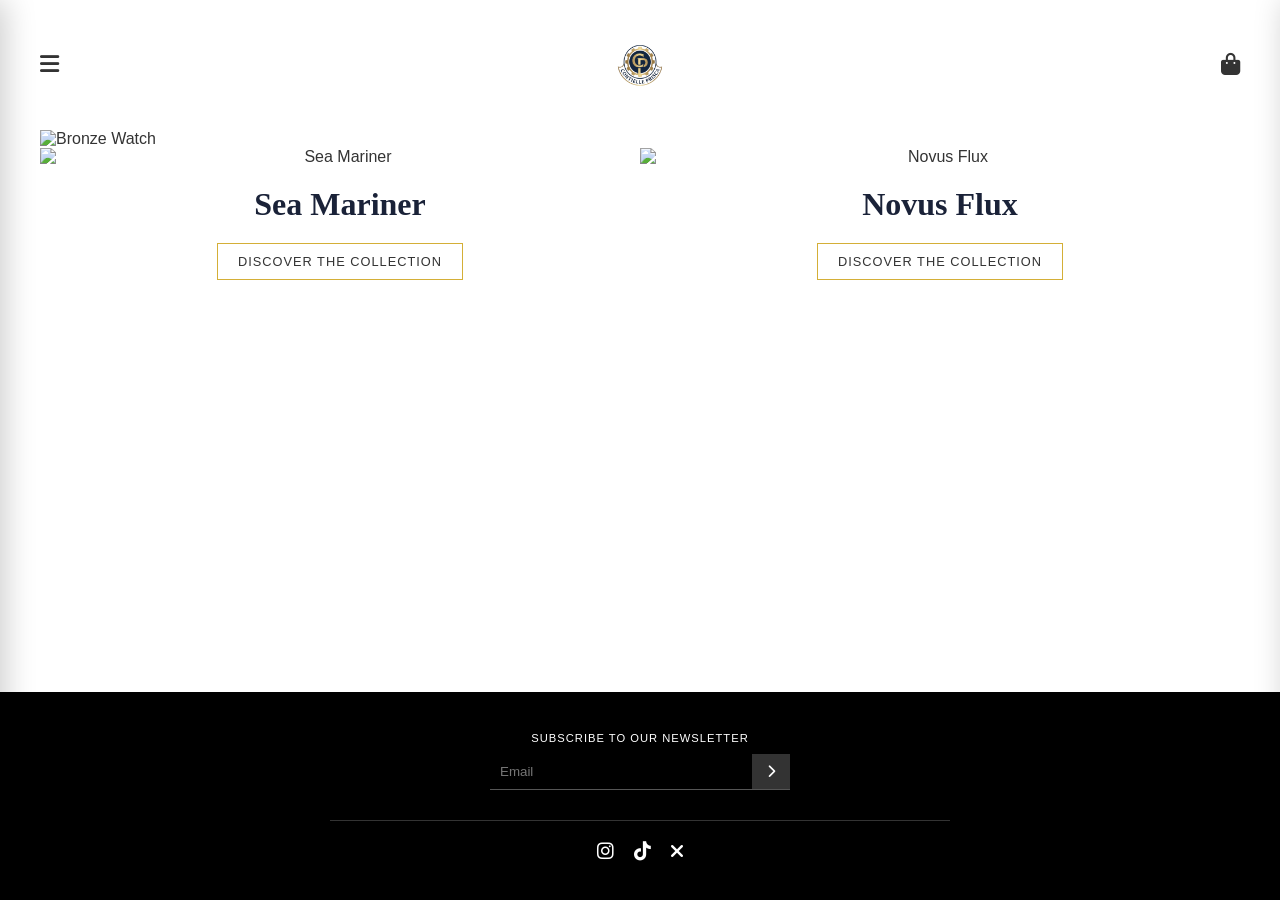
==== Website/index.html @ 0540cbb1 "fixed settings connection" ====
<!DOCTYPE html>
<html lang="en">
<head>
    <meta charset="UTF-8">
    <meta name="viewport" content="width=device-width, initial-scale=1.0">
    <title>Home</title>
    <link rel="stylesheet" href="../CSS/style.css">
    <link rel="stylesheet" href="https://cdnjs.cloudflare.com/ajax/libs/font-awesome/6.0.0/css/all.min.css">
</head>
<body>
    <header>
        <button id="menu-btn" class="icon-btn"><i class="fas fa-bars"></i></button>
        <div class="logo-text" onclick="window.location.href='index.html'"></div>
        <button id="cart-btn" class="icon-btn"><i class="fas fa-shopping-bag"></i></button>
    </header>

    <div class="page-container">
        <img src="https://images.unsplash.com/photo-1614164185128-e4ec99c436d7?auto=format&fit=crop&w=800&q=80" alt="Bronze Watch" class="hero-image">

        <div class="collection-grid">
            <div class="product-card">
                <img src="https://images.unsplash.com/photo-1547996160-81dfa63595aa?auto=format&fit=crop&w=600&q=80" alt="Sea Mariner">
                <h2>Sea Mariner</h2>
                <a href="seamariner.html" class="btn-outline">Discover The Collection</a>
            </div>

            <div class="product-card">
                <img src="https://images.unsplash.com/photo-1524805444758-089113d48a6d?auto=format&fit=crop&w=600&q=80" alt="Novus Flux">
                <h2>Novus Flux</h2>
                <a href="novus-flux.html" class="btn-outline">Discover The Collection</a>
            </div>
        </div>
    </div> 
    <footer class="site-footer">
        <label class="newsletter-label">Subscribe to our newsletter</label>
        <div class="input-group">
            <input type="email" placeholder="Email" class="email-input">
            <button class="submit-btn"><i class="fas fa-chevron-right"></i></button>
        </div>
        <div class="footer-divider"></div>
        <div class="social-icons">
            <i class="fab fa-instagram"></i>
            <i class="fab fa-tiktok"></i>
            <i class="fas fa-times"></i>
        </div>
    </footer>

    <div id="utility-menu" class="overlay">
        <div class="overlay-header">
            <button id="close-utility" class="icon-btn"><i class="fas fa-times"></i></button>
            <div class="logo-text"></div>
            <button id="open-cart-from-menu" class="icon-btn"><i class="fas fa-shopping-bag"></i></button>
        </div>
        <ul class="menu-list">
    <li onclick="window.location.href='index.html'">Watches <i class="fas fa-chevron-right"></i></li>
    <li onclick="window.location.href='accessories.html'">Accessories <i class="fas fa-chevron-right"></i></li>
    <li onclick="window.location.href='membership.html'">Membership <i class="fas fa-chevron-right"></i></li>
    <li onclick="window.location.href='athletes.html'">Athletes <i class="fas fa-chevron-right"></i></li>
    <li onclick="window.location.href='community.html'">Community <i class="fas fa-chevron-right"></i></li>
    <li onclick="window.location.href='#'">Rank <i class="fas fa-chevron-right"></i></li>
    <li onclick="window.location.href='#'">Profile <i class="fas fa-chevron-right"></i></li>
    <li onclick="window.location.href='settings.html'">Settings <i class="fas fa-chevron-right"></i></li>
    <li onclick="window.location.href='about.html'">About Us <i class="fas fa-chevron-right"></i></li>
</ul>
    </div>

    <div id="cart-menu" class="overlay overlay-right">
        <div class="overlay-header">
            <button id="open-menu-from-cart" class="icon-btn"><i class="fas fa-bars"></i></button>
            <div class="logo-text"></div>
            <button id="close-cart" class="icon-btn"><i class="fas fa-times"></i></button>
        </div>
        <div class="cart-content">
            <div class="cart-title">YOUR CART (1)</div>
            <div class="cart-item">
                <img src="https://via.placeholder.com/100" alt="Watch">
                <div>
                    <div>Sea Mariner NATO</div>
                    <div class="qty-selector"><button class="qty-btn">-</button><input class="qty-input" value="1"><button class="qty-btn">+</button></div>
                    <div class="cart-price">$7,100.00</div>
                </div>
            </div>
            <div class="delivery-box">Delivery within 48 hours</div>
            <div class="cart-footer">
                <button class="checkout-btn">Checkout</button>
            </div>
        </div>
    </div>

    <script src="../Javascript/script.js"></script>
</body>
</html>
---- CSS/style.css ----
:root {
    --primary-color: #1a2238; /* Navy */
    --accent-color: #d4af37;  /* Gold */
    --text-color: #333333;
    --bg-color: #ffffff;
    --light-gray: #f9f9f9;
    --border-color: #e0e0e0;
    --font-serif: 'Playfair Display', serif; 
    --font-sans: 'Helvetica Neue', Helvetica, Arial, sans-serif;
}

* { box-sizing: border-box; margin: 0; padding: 0; }

body {
    font-family: var(--font-sans);
    background-color: var(--bg-color);
    color: var(--text-color);
    width: 100%;
    min-height: 100vh;
    overflow-x: hidden;
    display: flex;
    flex-direction: column;
}

a { text-decoration: none; color: inherit; }
button { font-family: inherit; }
img { max-width: 100%; height: auto; display: block; }

/* --- HEADER --- */
header {
    display: flex;
    justify-content: space-between;
    align-items: center;
    padding: 15px 30px;
    background: white;
    position: sticky;
    top: 0;
    z-index: 100;
}

.logo-text {
    width: 100px;
    height: 100px;
    background: url('../Photos/LogoForCP.png') no-repeat center/contain;
    cursor: pointer;
}

.icon-btn {
    background: none;
    border: none;
    font-size: 22px;
    cursor: pointer;
    color: #333;
    padding: 10px;
}

/* --- OVERLAY MENUS --- */
.overlay {
    position: fixed;
    top: 0; left: 0;
    width: 100%; max-width: 400px;
    height: 100%;
    background: white;
    z-index: 2000;
    transform: translateX(-100%);
    transition: transform 0.4s ease;
    box-shadow: 5px 0 30px rgba(0,0,0,0.2);
    display: flex; flex-direction: column;
}
.overlay.active { transform: translateX(0); }
.overlay-right { left: auto; right: 0; transform: translateX(100%); }
.overlay-right.active { transform: translateX(0); }

.overlay-header {
    display: flex; justify-content: space-between; align-items: center;
    padding: 20px 30px; border-bottom: 1px solid #eee;
}

.menu-list { list-style: none; overflow-y: auto; }
.menu-list li {
    padding: 20px 30px;
    border-bottom: 1px solid #f9f9f9;
    display: flex; justify-content: space-between;
    font-size: 0.9rem; letter-spacing: 1px;
    text-transform: uppercase; cursor: pointer;
}
.menu-list li:hover { background: #f4f4f4; }

/* Cart Styling */
.cart-content { padding: 30px; flex: 1; display: flex; flex-direction: column; overflow-y: auto; }
.cart-title { font-weight: bold; margin-bottom: 20px; } 
.cart-item { display: flex; gap: 20px; margin-bottom: 20px; }
.cart-item img { width: 80px; object-fit: contain; }
.cart-price { font-size: 1.2rem; margin-top: 10px; }
.qty-selector { display: flex; border: 1px solid #ddd; width: fit-content; margin: 10px 0; }
.qty-btn { border: none; background: none; padding: 5px 12px; cursor: pointer; }
.qty-input { width: 30px; text-align: center; border: none; }
.delivery-box { background: #dcdcdc; padding: 15px; text-align: center; margin-top: auto; font-size: 0.9rem; }
.cart-footer { margin-top: 20px; padding-top: 20px; border-top: 1px solid #eee; }
.checkout-btn { width: 100%; background: black; color: white; padding: 15px; border: none; text-transform: uppercase; letter-spacing: 2px; cursor: pointer; }

/* --- PAGE CONTAINER --- */
.page-container {
    width: 100%;
    max-width: 1200px;
    margin: 0 auto;
    background: #fff;
    flex: 1;
}

/* --- SECTIONS --- */
.hero-image { width: 100%; height: auto; display: block; }
.video-placeholder { width: 100%; height: 400px; background: #222; display: flex; align-items: center; justify-content: center; color: white; }

.product-card { text-align: center; padding-bottom: 50px; }
.product-card h2 { font-family: var(--font-serif); font-size: 2rem; color: var(--primary-color); margin: 20px 0; }
.btn-outline { border: 1px solid #d4af37; padding: 10px 20px; text-transform: uppercase; font-size: 0.8rem; letter-spacing: 1px; display: inline-block; color: #333; }

.product-header { text-align: center; padding: 30px 20px; }
.product-title { font-family: var(--font-serif); font-size: 2.2rem; color: var(--primary-color); margin-bottom: 10px; }
.price { font-family: var(--font-serif); font-size: 1.2rem; color: #555; margin-bottom: 20px; }
.btn-primary { background: var(--primary-color); color: white; width: 100%; padding: 15px; border: none; text-transform: uppercase; letter-spacing: 2px; cursor: pointer; }
.origin-divider { text-align: center; margin: 30px 0; border-top: 1px solid #eee; border-bottom: 1px solid #eee; padding: 15px; font-size: 0.8rem; color: #888; text-transform: uppercase; }

.accordion-item { border-bottom: 1px solid #eee; }
.accordion-header { padding: 15px 20px; display: flex; justify-content: space-between; font-weight: 500; cursor: pointer; }
.accordion-content { display: none; padding: 0 20px 20px; color: #666; font-size: 0.9rem; line-height: 1.5; }

.advantages-section { text-align: center; padding: 40px 20px; }
.section-title { color: #d4af37; font-size: 0.9rem; margin-bottom: 30px; letter-spacing: 1px; text-transform: uppercase; }
.icon-grid { display: grid; grid-template-columns: 1fr 1fr; gap: 30px; }
.feature-icon i { font-size: 24px; margin-bottom: 10px; border: 1px solid #333; border-radius: 50%; padding: 10px; width: 50px; height: 50px; display: inline-flex; align-items: center; justify-content: center; }
.feature-icon p { font-size: 0.7rem; font-weight: bold; text-transform: uppercase; }

.movement-section { text-align: center; padding: 20px 20px 60px; }
.movement-img { width: 150px; margin: 0 auto 20px; }
.movement-text { font-size: 0.8rem; color: #666; line-height: 1.6; text-align: justify; }

/* --- ACCESSORIES --- */
.countdown-banner { border: 1px solid #333; padding: 10px; text-align: center; margin: 20px; font-size: 0.9rem; letter-spacing: 1px; text-transform: uppercase; }
.accessories-grid { display: grid; grid-template-columns: 1fr 1fr; }
.acc-item { padding: 20px; border-right: 1px solid #eee; border-bottom: 1px solid #eee; text-align: center; }
.acc-item:nth-child(even) { border-right: none; }
.acc-btn { font-size: 0.6rem; padding: 5px 10px; border: 1px solid #ccc; background: white; text-transform: uppercase; margin-bottom: 10px; cursor: pointer; }
.acc-name { font-size: 0.7rem; font-weight: bold; line-height: 1.2; }

/* --- ABOUT & COMMUNITY --- */
.about-section { padding: 40px 20px; }
.about-img { width: 100%; margin-bottom: 20px; }
.about-title { font-family: var(--font-serif); font-size: 2rem; margin-bottom: 15px; font-weight: normal; letter-spacing: 1px; }
.about-text { font-size: 0.9rem; line-height: 1.6; color: #444; margin-bottom: 40px; text-align: justify; }

.community-header { padding: 40px 20px 20px; }
.community-title { font-family: var(--font-serif); font-size: 2rem; }
.community-subtitle { color: #888; font-size: 0.8rem; margin-top: 5px; }
.forum-post { background: #e0e0e0; padding: 20px; margin: 20px; display: flex; align-items: center; gap: 15px; }
.avatar-circle { width: 40px; height: 40px; background: #1a2238; color: #d4af37; border-radius: 50%; display: flex; align-items: center; justify-content: center; font-size: 0.7rem; font-weight: bold; }
.post-content h4 { font-size: 0.9rem; font-weight: normal; margin-bottom: 5px; }
.post-meta { font-size: 0.7rem; color: #666; }
.post-time { font-size: 0.7rem; color: #888; margin-left: 20px; margin-bottom: 20px; display: block; }
.see-more { display: block; text-align: center; font-size: 0.8rem; color: #333; margin: 30px; }

/* --- ATHLETES --- */
.athletes-sub-header { background-color: #000000; color: #ffffff; text-align: center; padding: 12px 0; font-size: 0.8rem; letter-spacing: 2px; text-transform: uppercase; font-weight: bold; }
.athlete-card { 
    position: relative; 
    width: 100%; 
    height: 500px; 
    overflow: hidden; 
    margin-bottom: 0;
}
.athlete-img { width: 100%; height: 100%; object-fit: cover; object-position: center; display: block; filter: brightness(0.85); transition: transform 0.5s ease; }
.athlete-card:hover .athlete-img { transform: scale(1.05); }
.athlete-overlay { position: absolute; top: 50%; left: 50%; transform: translate(-50%, -50%); text-align: center; color: white; width: 100%; z-index: 10; }
.athlete-name { font-family: var(--font-sans); font-size: 1.1rem; font-weight: normal; margin-bottom: 8px; letter-spacing: 0.5px; }
.athlete-achievement { font-family: var(--font-sans); font-size: 0.9rem; font-weight: 300; opacity: 0.9; letter-spacing: 0.5px; }
.inspiring-journeys { padding: 60px 30px; background-color: #fff; text-align: left; }
.inspiring-title { font-family: var(--font-serif); font-size: 2rem; color: var(--text-color); margin-bottom: 25px; }
.inspiring-text { font-family: var(--font-sans); font-size: 0.9rem; line-height: 1.8; color: #333; text-align: justify; }

/* --- FOOTER --- */
.site-footer { background: #000; color: white; padding: 40px 20px; text-align: center; width: 100%; }
.newsletter-label { font-size: 0.7rem; text-transform: uppercase; margin-bottom: 10px; display: block; letter-spacing: 1px; }
.input-group { display: flex; max-width: 300px; margin: 0 auto 30px; border-bottom: 1px solid #555; }
.email-input { background: none; border: none; color: white; padding: 10px; flex: 1; outline: none; }
.submit-btn { background: #333; border: none; color: white; padding: 0 15px; cursor: pointer; }
.footer-divider { border-top: 1px solid #333; margin: 20px 0; width: 50%; margin-left: auto; margin-right: auto; }
.social-icons { display: flex; justify-content: center; gap: 20px; margin-top: 20px; }
.social-icons i { font-size: 1.2rem; }

/* --- AUTH PAGES --- */
.auth-container { max-width: 450px; margin: 80px auto; padding: 0 20px; text-align: center; }
.auth-title { font-family: var(--font-serif); font-size: 2.5rem; color: var(--primary-color); margin-bottom: 10px; }
.auth-subtitle { font-family: var(--font-sans); font-size: 0.95rem; color: #666; margin-bottom: 40px; line-height: 1.5; }
.auth-form { text-align: left; }
/* .form-group matches .form-group in Auth Pages lower down */
.form-label { display: block; font-size: 0.75rem; text-transform: uppercase; letter-spacing: 1.5px; margin-bottom: 10px; color: #333; font-weight: bold; }
/* .form-input matches lower definition */
.auth-actions { display: flex; justify-content: space-between; align-items: center; margin-bottom: 30px; font-size: 0.85rem; color: #555; }
.auth-link { color: #333; text-decoration: underline; cursor: pointer; transition: color 0.3s; }
.auth-link:hover { color: var(--accent-color); }
.checkbox-wrap { display: flex; align-items: center; gap: 8px; }
.btn-primary.auth-btn { width: 100%; margin-bottom: 20px; }
.switch-auth { margin-top: 20px; font-size: 0.9rem; color: #666; }
.switch-auth a { color: var(--primary-color); font-weight: bold; text-decoration: none; border-bottom: 1px solid transparent; transition: border-color 0.3s; }
.switch-auth a:hover { border-bottom: 1px solid var(--primary-color); }

/* --- RESPONSIVE --- */
@media (min-width: 768px) {
    .collection-grid { display: flex; }
    .product-card { width: 50%; }
    .product-content-wrapper { display: flex; align-items: flex-start; }
    .product-images { flex: 1; position: sticky; top: 80px; }
    .product-info { flex: 1; padding: 40px; text-align: left; }
    .product-header, .advantages-section, .movement-section { text-align: left; }
    .icon-grid { grid-template-columns: repeat(4, 1fr); }
    .accessories-grid { grid-template-columns: repeat(4, 1fr); }
    .acc-item:nth-child(even) { border-right: 1px solid #eee; } 
    .acc-item:nth-child(4n) { border-right: none; } 
    .athlete-card { height: 600px; }
    .inspiring-journeys { padding: 80px 100px; }
}

/* --- CLUB / MEMBERSHIP PAGE --- */
.club-page-wrapper {
    background-color: var(--primary-color);
    color: white;
}

/* Hero Section */
.club-hero {
    position: relative;
    height: 60vh;
    min-height: 400px;
    background: url('../Photos/image 15.png') no-repeat center/cover;
    display: flex;
    align-items: center;
    justify-content: center;
    text-align: center;
}

.club-hero::after {
    content: '';
    position: absolute;
    top: 0; left: 0; right: 0; bottom: 0;
    background: rgba(26, 34, 56, 0.6);
}

.club-hero-content {
    position: relative;
    z-index: 1;
    max-width: 700px;
    padding: 20px;
}

.club-title {
    font-family: var(--font-serif);
    font-size: 3.5rem;
    color: var(--accent-color);
    margin-bottom: 20px;
    letter-spacing: 2px;
}

.club-subtitle {
    font-size: 1.1rem;
    line-height: 1.6;
    letter-spacing: 1px;
    font-weight: 300;
}

/* Content Sections (Zig-Zag Layout) */
.club-section { display: flex; flex-direction: column; }
.club-block { display: flex; flex-direction: column; }
.club-img-container { width: 100%; height: 400px; }
.club-img-container img { width: 100%; height: 100%; object-fit: cover; }
.club-text-container { padding: 60px 40px; display: flex; flex-direction: column; justify-content: center; background-color: var(--primary-color); }
.club-heading { font-family: var(--font-serif); font-size: 2rem; color: var(--accent-color); margin-bottom: 20px; }
.club-desc { font-size: 0.95rem; line-height: 1.8; color: #e0e0e0; margin-bottom: 30px; text-align: justify; }

.btn-club {
    display: inline-block; padding: 15px 30px; border: 1px solid var(--accent-color);
    color: var(--accent-color); text-transform: uppercase; letter-spacing: 2px;
    font-size: 0.8rem; width: fit-content; transition: all 0.3s ease;
}
.btn-club:hover { background: var(--accent-color); color: var(--primary-color); }

/* Responsive Zig-Zag */
@media (min-width: 900px) {
    .club-block { flex-direction: row; }
    .club-block.reverse { flex-direction: row-reverse; }
    .club-img-container, .club-text-container { width: 50%; height: 600px; }
    .club-text-container { padding: 0 80px; }
}

/* Call to Action Bottom */
.club-cta-section {
    text-align: center; padding: 100px 20px;
    background-color: #151b2e;
    border-top: 1px solid rgba(212, 175, 55, 0.2);
}

/* COUNTDOWN STYLES */
.countdown-timer {
    display: flex; justify-content: center; align-items: center;
    gap: 15px; font-family: var(--font-serif); font-size: 2rem;
    color: var(--primary-color); margin: 20px 0;
}
.time-box { display: flex; flex-direction: column; align-items: center; }
.time-box small { font-size: 0.7rem; font-family: var(--font-sans); text-transform: uppercase; color: #888; margin-top: 5px; }
.divider { font-weight: bold; color: var(--accent-color); margin-bottom: 20px; }

/* --- AUTHENTICATION PAGES (Login & Registration) --- */
.auth-body {
    background-color: #f5f5f5;
    display: flex; justify-content: center; align-items: center;
    min-height: 100vh; padding: 20px;
}
.auth-card {
    background: #ffffff; width: 100%; max-width: 450px;
    padding: 40px 30px; box-shadow: 0 10px 25px rgba(0,0,0,0.05); text-align: center;
}
.auth-card.register-card { max-width: 500px; } 
.auth-logo { width: 80px; height: 80px; margin: 0 auto 20px; background: url('../Photos/LogoForCP.png') no-repeat center/contain; cursor: pointer; }
.auth-header { margin-bottom: 30px; }
.auth-title { font-family: var(--font-serif); font-size: 2.2rem; color: #c5a059; text-transform: uppercase; letter-spacing: 1px; margin-bottom: 5px; }
.register-title { color: var(--primary-color); text-transform: capitalize; }
.section-label { text-align: left; font-size: 0.9rem; color: #666; margin-top: 20px; margin-bottom: 15px; border-bottom: 1px solid #eee; padding-bottom: 5px; }

/* Inputs */
.form-group { margin-bottom: 20px; text-align: left; }
.form-label { display: block; font-size: 0.8rem; color: #555; margin-bottom: 5px; }
.form-input { width: 100%; padding: 12px 15px; border: 1px solid #d4af37; border-radius: 4px; font-family: var(--font-sans); font-size: 1rem; outline: none; transition: box-shadow 0.3s; }
.form-input:focus { box-shadow: 0 0 0 2px rgba(212, 175, 55, 0.2); }

/* Extracted Utility Classes for Auth */
.input-group-row { display: flex; gap: 10px; }
.input-prefix { width: 35%; }
.input-mobile { width: 65%; }
.input-prefix-read { width: 30%; background: #f9f9f9; }
.input-mobile-wide { width: 70%; }
.text-sm { font-size: 0.9rem; }
.text-sm-mt { margin-top: 20px; font-size: 0.9rem; }
.text-primary-bold { color: var(--primary-color); font-weight: bold; }

/* Radio Buttons (Gender) */
.radio-group { display: flex; gap: 20px; margin-top: 5px; }
.radio-group label { display: flex; align-items: center; gap: 8px; font-size: 0.9rem; color: #555; cursor: pointer; }

/* Buttons */
.btn-login { width: 100%; padding: 15px; background-color: var(--primary-color); color: white; border: none; border-radius: 5px; font-size: 1rem; text-transform: uppercase; letter-spacing: 1px; cursor: pointer; transition: background 0.3s; margin-top: 10px; }
.btn-login:hover { background-color: #2c3e50; }
.btn-register-outline { background: white; color: var(--primary-color); border: 1px solid var(--primary-color); }
.btn-register-outline:hover { background: #f9f9f9; }

/* Links & Dividers */
.forgot-password { display: block; margin-top: 15px; font-size: 0.9rem; color: var(--primary-color); font-weight: bold; }
/* .divider is defined in countdown styles, compatible */
.divider::before, .divider::after { content: ""; flex: 1; border-bottom: 1px solid #ccc; }
.divider::before { margin-right: 10px; }
.divider::after { margin-left: 10px; }

/* Social Icons */
.social-login { display: flex; justify-content: center; gap: 20px; margin-bottom: 30px; }
.social-icon { font-size: 1.5rem; color: #c5a059; cursor: pointer; transition: transform 0.2s; }
.social-icon:hover { transform: scale(1.1); }

/* Checkboxes */
.checkbox-group { display: flex; align-items: flex-start; gap: 10px; margin-bottom: 15px; font-size: 0.85rem; color: #555; text-align: left; }
.checkbox-group input { margin-top: 3px; }

/* MEMBERSHIP / ABOUT PAGE STYLES  */

/* --- Membership Hero Section --- */
.membership-hero {
    position: relative; width: 100%; height: 80vh; min-height: 500px;
    background-image: url('../Photos/membershipoverlay.png'); 
    background-size: cover; background-position: center;
    display: flex; flex-direction: column; justify-content: space-between;
    font-family: 'Lato', sans-serif;
}

.hero-overlay {
    position: absolute; top: 0; left: 0; width: 100%; height: 100%;
    background: rgba(0, 0, 0, 0.4); z-index: 1;
}

/* --- Membership Navigation (Internal) --- */
.hero-nav {
    position: relative; z-index: 2; display: flex;
    justify-content: space-between; align-items: center; 
    padding: 20px 25px;
}

.nav-icon {
    background: none; border: none; cursor: pointer; padding: 10px;
}
.membership-hero .nav-icon {
    color: white; font-size: 1.5rem;
}

.nav-icon svg { width: 28px; height: 28px; fill: none; stroke: #ffffff; stroke-width: 1.5; }

.logo-container { display: flex; justify-content: center; margin-top: 10px; cursor: pointer; }
.logo-placeholder {
    width: 70px; height: 70px; border: 2px solid #c5a059; border-radius: 50%;
    display: flex; align-items: center; justify-content: center;
    color: #c5a059; font-family: 'Playfair Display', serif;
    font-weight: bold; font-size: 1.2rem; background: rgba(0,0,0,0.5);
}

/* --- Hero Text --- */
.hero-text {
    position: relative; z-index: 2; text-align: center; color: #ffffff; padding-bottom: 80px;
}
.hero-eyebrow { font-size: 0.9rem; text-transform: uppercase; letter-spacing: 1px; opacity: 0.9; margin-bottom: 5px; font-weight: 300; }
.hero-title { font-family: 'Playfair Display', serif; font-size: 2.5rem; font-weight: 400; margin: 10px 0; letter-spacing: 0.5px; }
.hero-subtitle { font-family: 'Playfair Display', serif; font-style: italic; font-size: 1.1rem; opacity: 0.8; margin-top: 5px; }

/* --- Membership Content Section --- */
.membership-content {
    padding: 80px 25px; max-width: 800px; margin: 0 auto;
    background-color: #fff; text-align: left;
}
.content-heading { font-family: 'Playfair Display', serif; font-size: 2.2rem; color: #1a1a1a; margin-bottom: 35px; line-height: 1.2; }
.content-body { font-family: 'Lato', sans-serif; font-size: 1.05rem; line-height: 1.8; color: #333; margin-bottom: 25px; }

/* Responsive Adjustments */
@media (max-width: 600px) {
    .hero-title { font-size: 2rem; }
    .content-heading { font-size: 1.8rem; }
    .membership-hero { height: 60vh; }
}

/* =========================================================
   SETTINGS PAGE (USER PROFILE)
   ========================================================= */

/* Mobile First - Default Styling */
.settings-container {
    background-color: transparent; 
    width: 100%;
    max-width: 450px; 
    /* CHANGED: Reduced top margin to 0 so it stays at the top */
    margin: 0 auto 40px auto; 
    padding: 20px;
    display: flex;
    flex-direction: column;
    position: relative;
}

/* Profile Header */
.profile-header {
    display: flex;
    flex-direction: column;
    align-items: center;
    margin-bottom: 30px;
    /* Added padding to separate slightly from header if needed */
    padding-top: 10px; 
}

.profile-avatar {
    width: 100px;
    height: 100px;
    background-color: var(--primary-color);
    border-radius: 50%;
    margin-bottom: 15px;
}

.profile-header h1 {
    font-size: 20px;
    font-weight: 700;
    color: var(--text-color);
    margin-bottom: 5px;
}

.member-id {
    font-size: 14px;
    color: #666;
    font-weight: 600;
}

/* Form Styling */
.settings-form {
    display: flex;
    flex-direction: column;
    gap: 15px;
}

.settings-input-group {
    border: 1px solid #777;
    border-radius: 12px;
    padding: 12px 15px;
    display: flex;
    flex-direction: column;
    justify-content: center;
    background: transparent;
}

.settings-input-group label {
    font-size: 13px;
    font-weight: 700;
    color: #000;
    margin-bottom: 5px;
}

.settings-input-box {
    border: none;
    outline: none;
    font-size: 14px;
    font-weight: 500;
    color: #333;
    font-family: inherit;
    background: transparent;
    width: 100%;
}

.form-footer {
    margin-top: 20px;
    text-align: center;
}

.update-btn {
    background: none;
    border: none;
    font-size: 16px;
    font-weight: 700;
    color: var(--primary-color);
    cursor: pointer;
}

.update-btn:hover {
    text-decoration: underline;
    color: var(--accent-color);
}

/* =========================================================
   DESKTOP RESPONSIVE LAYOUT
   ========================================================= */
@media (min-width: 768px) {
    .settings-container {
        max-width: 900px; 
        /* CHANGED: Small top margin for desktop so it doesn't touch the header exactly */
        margin: 20px auto 50px auto; 
        padding: 0 50px; /* Removed top/bottom padding */
    }

    .settings-form {
        display: grid;
        grid-template-columns: 1fr 1fr; 
        gap: 30px; 
    }

    .form-footer {
        grid-column: 1 / -1; 
        margin-top: 40px;
    }
}
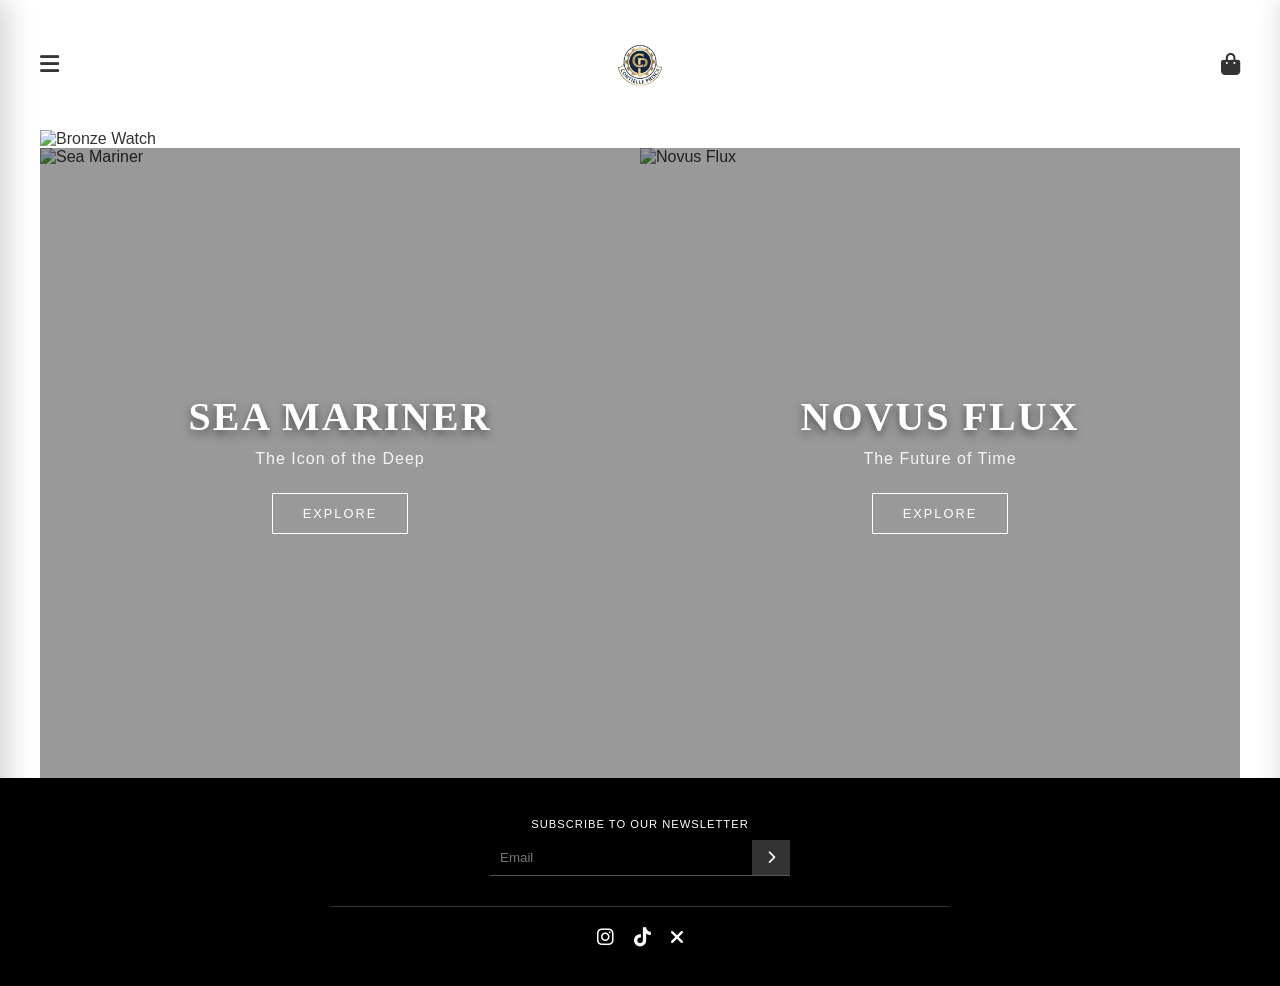
==== commit d7c2a49d: "updated the homepage" ====
--- a/Website/index.html
+++ b/Website/index.html
@@ -15,22 +15,32 @@
     </header>
 
     <div class="page-container">
-        <img src="https://images.unsplash.com/photo-1614164185128-e4ec99c436d7?auto=format&fit=crop&w=800&q=80" alt="Bronze Watch" class="hero-image">
+    <img src="https://images.unsplash.com/photo-1614164185128-e4ec99c436d7?auto=format&fit=crop&w=800&q=80" alt="Bronze Watch" class="hero-image">
 
-        <div class="collection-grid">
-            <div class="product-card">
-                <img src="https://images.unsplash.com/photo-1547996160-81dfa63595aa?auto=format&fit=crop&w=600&q=80" alt="Sea Mariner">
-                <h2>Sea Mariner</h2>
-                <a href="seamariner.html" class="btn-outline">Discover The Collection</a>
-            </div>
-
-            <div class="product-card">
-                <img src="https://images.unsplash.com/photo-1524805444758-089113d48a6d?auto=format&fit=crop&w=600&q=80" alt="Novus Flux">
-                <h2>Novus Flux</h2>
-                <a href="novus-flux.html" class="btn-outline">Discover The Collection</a>
+    <div class="split-showcase">
+        
+        <div class="split-panel split-left" onclick="window.location.href='seamariner.html'">
+            <div class="split-overlay"></div>
+            <img src="https://images.unsplash.com/photo-1547996160-81dfa63595aa?auto=format&fit=crop&w=800&q=80" alt="Sea Mariner" class="split-bg">
+            <div class="split-content">
+                <h2 class="split-title">Sea Mariner</h2>
+                <p class="split-subtitle">The Icon of the Deep</p>
+                <a href="seamariner.html" class="btn-split">Explore</a>
             </div>
         </div>
-    </div> 
+
+        <div class="split-panel split-right" onclick="window.location.href='novus-flux.html'">
+            <div class="split-overlay"></div>
+            <img src="https://images.unsplash.com/photo-1524805444758-089113d48a6d?auto=format&fit=crop&w=800&q=80" alt="Novus Flux" class="split-bg">
+            <div class="split-content">
+                <h2 class="split-title">Novus Flux</h2>
+                <p class="split-subtitle">The Future of Time</p>
+                <a href="novus-flux.html" class="btn-split">Explore</a>
+            </div>
+        </div>
+
+    </div>
+    </div>
     <footer class="site-footer">
         <label class="newsletter-label">Subscribe to our newsletter</label>
         <div class="input-group">
--- a/CSS/style.css
+++ b/CSS/style.css
@@ -554,4 +554,203 @@
         grid-column: 1 / -1; 
         margin-top: 40px;
     }
+}
+
+
+
+
+/* =========================================================
+   ABOUT US PAGE STYLES
+   ========================================================= */
+
+.about-section {
+    padding: 60px 20px;
+    border-bottom: 1px solid #f0f0f0;
+    background-color: #fff;
+}
+
+.about-section.alt-bg {
+    background-color: #fafafa; /* Slightly different shade for variety */
+}
+
+.about-content-wrapper {
+    display: flex;
+    flex-direction: column;
+    gap: 40px;
+    max-width: 1000px;
+    margin: 0 auto;
+    align-items: center;
+}
+
+/* Images */
+.about-image-column {
+    flex: 1;
+    width: 100%;
+    display: flex;
+    justify-content: center;
+    align-items: center;
+}
+
+.about-feature-img {
+    width: 100%;
+    max-width: 500px;
+    height: auto;
+    object-fit: cover;
+    /* Optional: Add a subtle shadow to match the premium feel */
+    box-shadow: 0 5px 15px rgba(0,0,0,0.1); 
+}
+
+.about-feature-img.contain-img {
+    object-fit: contain;
+    background: transparent;
+    box-shadow: none; /* Logos usually don't need the box shadow */
+}
+
+/* Text */
+.about-text-column {
+    flex: 1;
+    text-align: left;
+    padding: 0 10px;
+}
+
+.about-heading {
+    font-family: 'Cinzel', serif; /* Assuming you use Cinzel or similar serif */
+    font-size: 2.5rem;
+    font-weight: 400;
+    color: #000;
+    margin-bottom: 20px;
+    text-transform: uppercase;
+    letter-spacing: 2px;
+}
+
+.about-text {
+    font-family: 'Lato', sans-serif; /* Assuming you use Lato or similar sans-serif */
+    font-size: 1rem;
+    line-height: 1.6;
+    color: #333;
+    margin-bottom: 20px;
+}
+
+/* Desktop Responsive Layout (Zig-Zag) */
+@media (min-width: 768px) {
+    .about-content-wrapper {
+        flex-direction: row;
+        gap: 60px;
+    }
+
+    /* This class reverses the order for specific sections (Image Right, Text Left) */
+    .about-content-wrapper.reverse-layout {
+        flex-direction: row-reverse;
+    }
+
+    .about-text-column {
+        padding: 20px;
+    }
+}
+
+/* --- NEW SPLIT SCREEN SHOWCASE --- */
+.split-showcase {
+    position: relative;
+    width: 100%;
+    /* Adjusted to 70vh so it sits nicely under the hero image without forcing too much scroll */
+    height: 70vh; 
+    min-height: 500px; /* Ensures it never gets too small on small screens */
+    display: flex;
+    flex-direction: column; 
+    overflow: hidden;
+    margin-top: 0; /* Ensures it connects directly to the image above */
+}
+
+.split-panel {
+    position: relative;
+    flex: 1;
+    display: flex;
+    justify-content: center;
+    align-items: center;
+    cursor: pointer;
+    overflow: hidden;
+    transition: flex 0.5s ease; /* Smooth size transition */
+}
+
+/* Background Image styling */
+.split-bg {
+    position: absolute;
+    top: 0; left: 0;
+    width: 100%; height: 100%;
+    object-fit: cover;
+    transition: transform 0.8s ease;
+    z-index: 0;
+}
+
+/* Dark overlay */
+.split-overlay {
+    position: absolute;
+    top: 0; left: 0; width: 100%; height: 100%;
+    background: rgba(0, 0, 0, 0.4);
+    transition: background 0.5s ease;
+    z-index: 1;
+}
+
+/* Text Content */
+.split-content {
+    position: relative;
+    z-index: 2;
+    text-align: center;
+    color: white;
+}
+
+.split-title {
+    font-family: var(--font-serif);
+    font-size: 2.5rem;
+    margin-bottom: 10px;
+    text-transform: uppercase;
+    letter-spacing: 2px;
+    text-shadow: 0 4px 10px rgba(0,0,0,0.5);
+}
+
+.split-subtitle {
+    font-family: var(--font-sans);
+    font-size: 1rem;
+    letter-spacing: 1px;
+    margin-bottom: 25px;
+    opacity: 0.9;
+}
+
+.btn-split {
+    padding: 12px 30px;
+    border: 1px solid white;
+    background: transparent;
+    color: white;
+    text-transform: uppercase;
+    letter-spacing: 2px;
+    font-size: 0.8rem;
+    transition: all 0.3s ease;
+    display: inline-block;
+}
+
+.btn-split:hover {
+    background: white;
+    color: black;
+}
+
+/* --- DESKTOP HOVER EFFECTS --- */
+@media (min-width: 768px) {
+    .split-showcase {
+        flex-direction: row; /* Side by side on desktop */
+    }
+
+    /* Expanding effect: Hovered side grows larger */
+    .split-panel:hover {
+        flex: 1.5; 
+    }
+
+    /* Zoom image effect */
+    .split-panel:hover .split-bg {
+        transform: scale(1.1);
+    }
+
+    /* Brighten overlay on hover */
+    .split-panel:hover .split-overlay {
+        background: rgba(0, 0, 0, 0.2);
+    }
 }
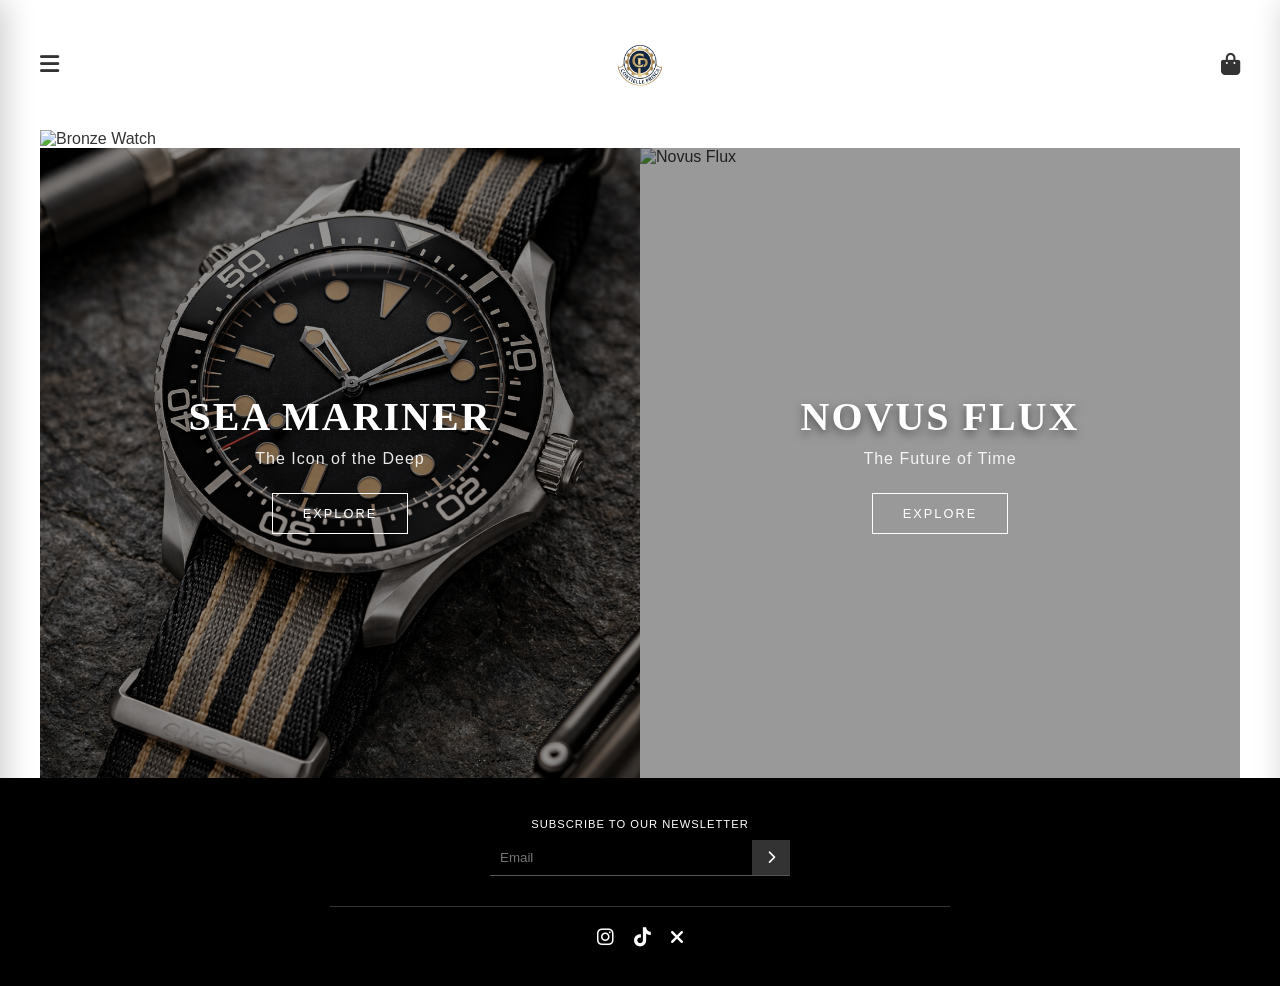
==== commit acace31d: "Updated Sea Mariner images and pages" ====
--- a/Website/index.html
+++ b/Website/index.html
@@ -21,7 +21,7 @@
         
         <div class="split-panel split-left" onclick="window.location.href='seamariner.html'">
             <div class="split-overlay"></div>
-            <img src="https://images.unsplash.com/photo-1547996160-81dfa63595aa?auto=format&fit=crop&w=800&q=80" alt="Sea Mariner" class="split-bg">
+            <img src="../Photos/seamarinerINDEX.png" alt="Sea Mariner" class="split-bg">
             <div class="split-content">
                 <h2 class="split-title">Sea Mariner</h2>
                 <p class="split-subtitle">The Icon of the Deep</p>
--- a/CSS/style.css
+++ b/CSS/style.css
@@ -729,8 +729,9 @@
 }
 
 .btn-split:hover {
-    background: white;
-    color: black;
+    background: #1a2238;
+    color: #d4af37;;
+ 
 }
 
 /* --- DESKTOP HOVER EFFECTS --- */
@@ -753,4 +754,52 @@
     .split-panel:hover .split-overlay {
         background: rgba(0, 0, 0, 0.2);
     }
+}
+
+/* --- TECHNICAL DATA SPECS STYLING --- */
+.tech-specs-list {
+    display: flex;
+    flex-direction: column;
+    padding-top: 10px;
+}
+
+.spec-row {
+    display: flex;
+    justify-content: space-between; /* Pushes label to left, value to right */
+    align-items: baseline;
+    padding: 12px 0;
+    border-bottom: 1px solid #e0e0e0; /* The thin line separator */
+    font-size: 0.9rem;
+}
+
+/* Remove border from the very last row for a cleaner look */
+.spec-row:last-child {
+    border-bottom: none;
+}
+
+.spec-label {
+    font-weight: 700;
+    text-transform: uppercase;
+    color: var(--primary-color); /* Uses your Navy Blue */
+    letter-spacing: 0.5px;
+    width: 40%; /* Ensures label takes up enough space */
+}
+
+.spec-value {
+    text-align: right;
+    color: #555;
+    width: 60%;
+    line-height: 1.4;
+}
+
+/* Mobile Tweak: Stack them if screen is very small */
+@media (max-width: 400px) {
+    .spec-row {
+        flex-direction: column;
+        gap: 5px;
+    }
+    .spec-label, .spec-value {
+        width: 100%;
+        text-align: left;
+    }
 }
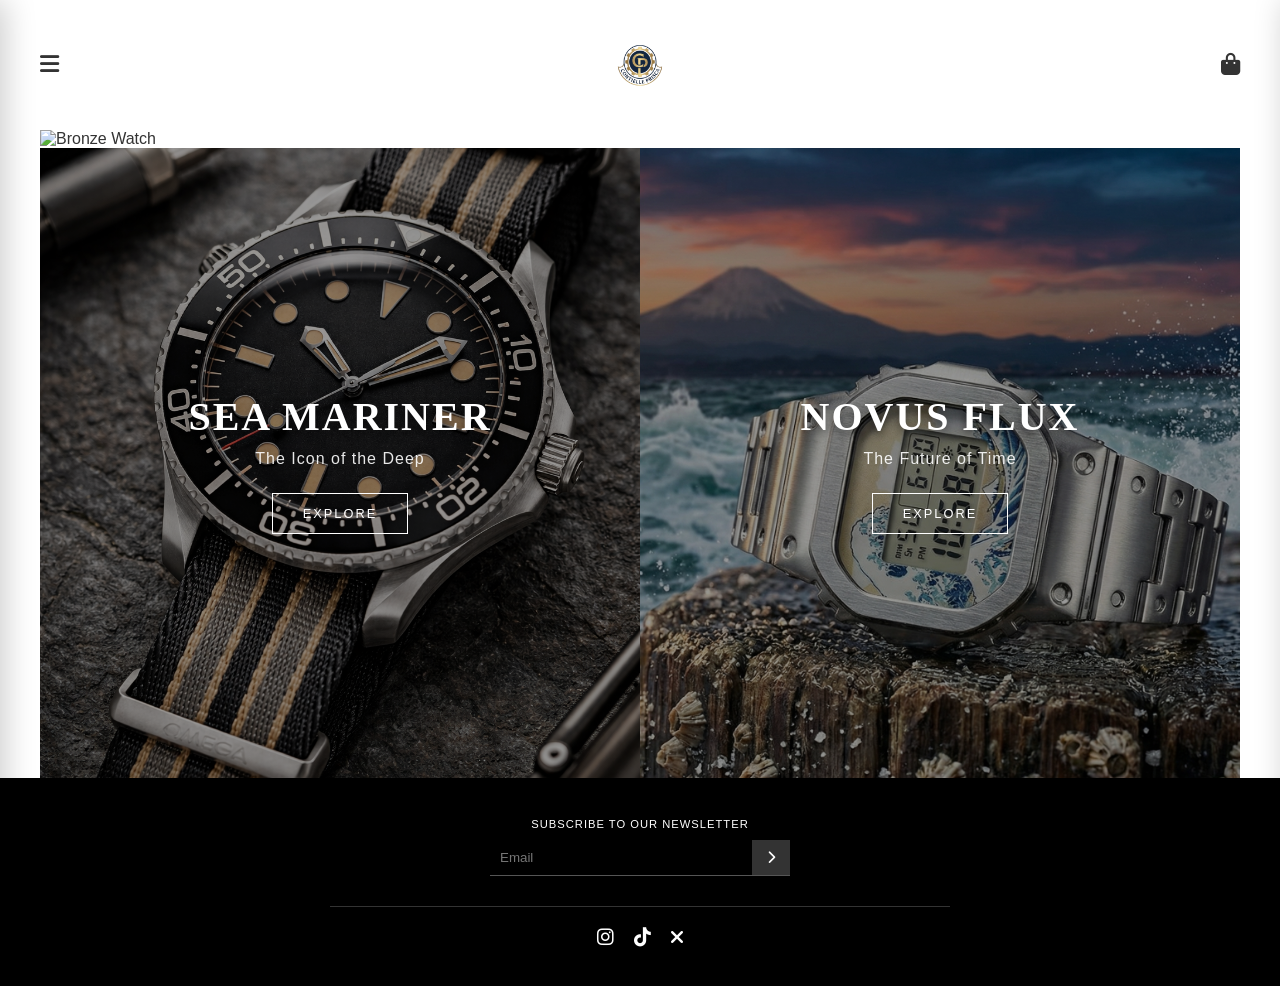
==== commit 5554763e: "added the add or take out from cart function" ====
--- a/Website/index.html
+++ b/Website/index.html
@@ -31,7 +31,7 @@
 
         <div class="split-panel split-right" onclick="window.location.href='novus-flux.html'">
             <div class="split-overlay"></div>
-            <img src="https://images.unsplash.com/photo-1524805444758-089113d48a6d?auto=format&fit=crop&w=800&q=80" alt="Novus Flux" class="split-bg">
+            <img src="../Photos/novusINDEX.png" alt="Novus Flux" class="split-bg">
             <div class="split-content">
                 <h2 class="split-title">Novus Flux</h2>
                 <p class="split-subtitle">The Future of Time</p>
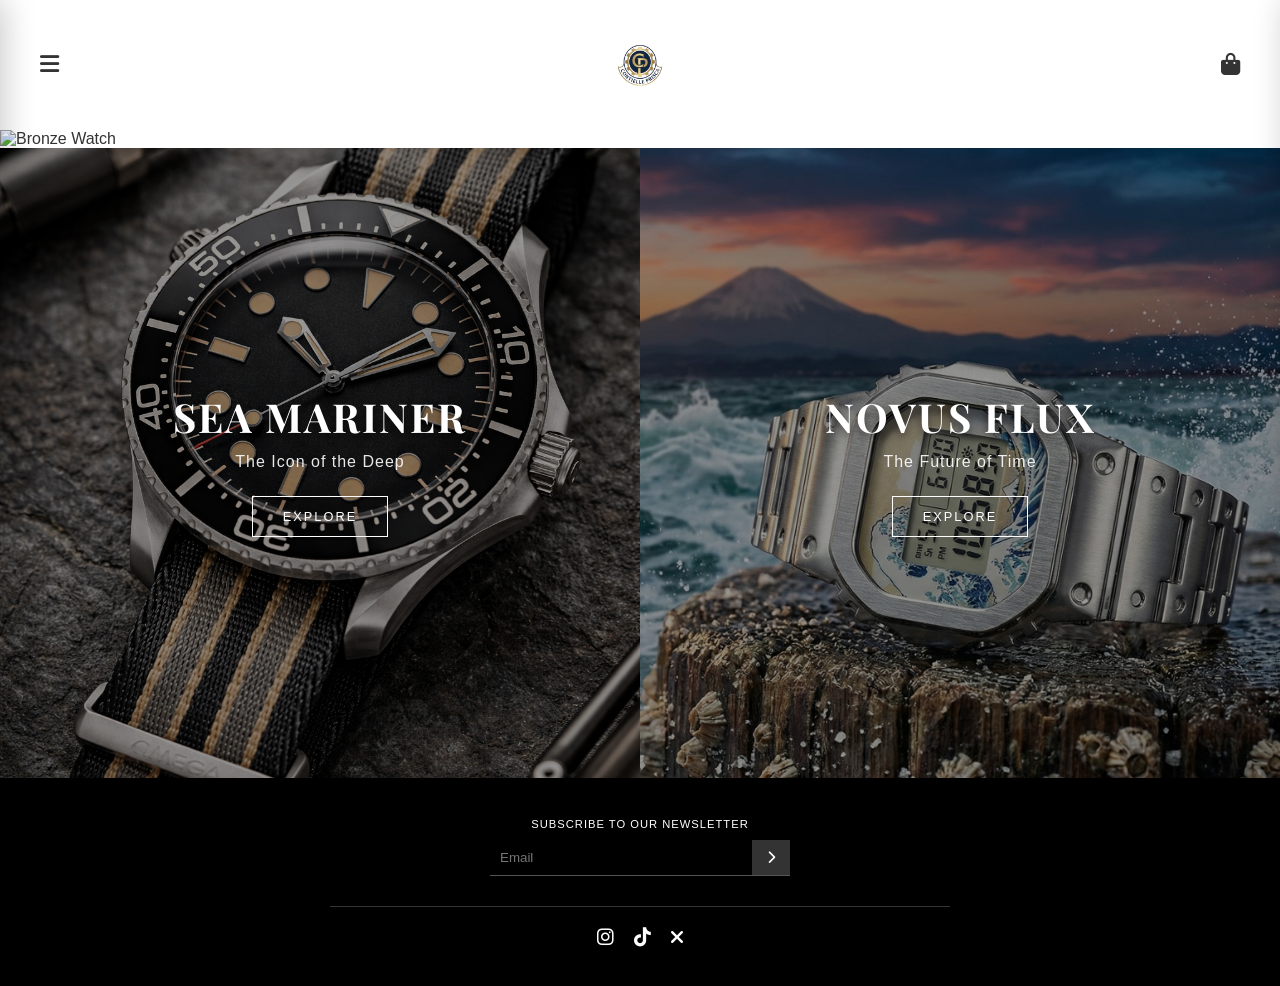
==== commit 77491ff6: "home page image covers update" ====
--- a/Website/index.html
+++ b/Website/index.html
@@ -14,8 +14,8 @@
         <button id="cart-btn" class="icon-btn"><i class="fas fa-shopping-bag"></i></button>
     </header>
 
-    <div class="page-container">
-    <img src="https://images.unsplash.com/photo-1614164185128-e4ec99c436d7?auto=format&fit=crop&w=800&q=80" alt="Bronze Watch" class="hero-image">
+    <div class="page-container" style="max-width: 100%;">
+    <img src="https://images.unsplash.com/photo-1614164185128-e4ec99c436d7?auto=format&fit=crop&w=1920&q=80" alt="Bronze Watch" class="hero-image">
 
     <div class="split-showcase">
         
@@ -58,26 +58,22 @@
     <div id="utility-menu" class="overlay">
         <div class="overlay-header">
             <button id="close-utility" class="icon-btn"><i class="fas fa-times"></i></button>
-            <div class="logo-text"></div>
-            <button id="open-cart-from-menu" class="icon-btn"><i class="fas fa-shopping-bag"></i></button>
         </div>
         <ul class="menu-list">
-    <li onclick="window.location.href='index.html'">Watches <i class="fas fa-chevron-right"></i></li>
-    <li onclick="window.location.href='accessories.html'">Accessories <i class="fas fa-chevron-right"></i></li>
-    <li onclick="window.location.href='membership.html'">Membership <i class="fas fa-chevron-right"></i></li>
-    <li onclick="window.location.href='athletes.html'">Athletes <i class="fas fa-chevron-right"></i></li>
-    <li onclick="window.location.href='community.html'">Community <i class="fas fa-chevron-right"></i></li>
-    <li onclick="window.location.href='#'">Rank <i class="fas fa-chevron-right"></i></li>
-    <li onclick="window.location.href='#'">Profile <i class="fas fa-chevron-right"></i></li>
-    <li onclick="window.location.href='settings.html'">Settings <i class="fas fa-chevron-right"></i></li>
-    <li onclick="window.location.href='about.html'">About Us <i class="fas fa-chevron-right"></i></li>
-</ul>
+            <li onclick="window.location.href='index.html'">Watches <i class="fas fa-chevron-right"></i></li>
+            <li onclick="window.location.href='accessories.html'">Accessories <i class="fas fa-chevron-right"></i></li>
+            <li onclick="window.location.href='membership.html'">Membership <i class="fas fa-chevron-right"></i></li>
+            <li onclick="window.location.href='athletes.html'">Athletes <i class="fas fa-chevron-right"></i></li>
+            <li onclick="window.location.href='community.html'">Community <i class="fas fa-chevron-right"></i></li>
+            <li onclick="window.location.href='rank.html'">Rank <i class="fas fa-chevron-right"></i></li>
+            <li onclick="window.location.href='profile.html'">Profile <i class="fas fa-chevron-right"></i></li>
+            <li onclick="window.location.href='settings.html'">Settings <i class="fas fa-chevron-right"></i></li>
+            <li onclick="window.location.href='about.html'">About Us <i class="fas fa-chevron-right"></i></li>
+        </ul>
     </div>
 
     <div id="cart-menu" class="overlay overlay-right">
-        <div class="overlay-header">
-            <button id="open-menu-from-cart" class="icon-btn"><i class="fas fa-bars"></i></button>
-            <div class="logo-text"></div>
+        <div class="overlay-header" style="justify-content: flex-end;">
             <button id="close-cart" class="icon-btn"><i class="fas fa-times"></i></button>
         </div>
         <div class="cart-content">
--- a/CSS/style.css
+++ b/CSS/style.css
@@ -1,3 +1,7 @@
+@import url('https://fonts.googleapis.com/css2?family=Instrument+Serif&display=swap');
+@import url('https://fonts.googleapis.com/css2?family=Playfair+Display:ital,wght@0,400;0,700;1,400&family=Lato:wght@300;400;700&display=swap');
+
+
 :root {
     --primary-color: #1a2238; /* Navy */
     --accent-color: #d4af37;  /* Gold */
@@ -7,6 +11,8 @@
     --border-color: #e0e0e0;
     --font-serif: 'Playfair Display', serif; 
     --font-sans: 'Helvetica Neue', Helvetica, Arial, sans-serif;
+    --font-sans-alt: 'Instrument Serif', serif;
+    --font-lato: 'Lato', sans-serif;
 }
 
 * { box-sizing: border-box; margin: 0; padding: 0; }
@@ -22,11 +28,66 @@
     flex-direction: column;
 }
 
-a { text-decoration: none; color: inherit; }
-button { font-family: inherit; }
+a { text-decoration: none; color: inherit; transition: color 0.3s; }
+button { font-family: inherit; cursor: pointer; }
 img { max-width: 100%; height: auto; display: block; }
 
-/* --- HEADER --- */
+/* =========================================================
+   2. SHARED COMPONENTS (Buttons, Forms, Icons)
+   ========================================================= */
+.btn-primary, .btn-login, .checkout-btn, .pay-submit-btn {
+    background: var(--primary-color);
+    color: white;
+    width: 100%;
+    padding: 15px;
+    border: none;
+    text-transform: uppercase;
+    letter-spacing: 2px;
+    cursor: pointer;
+    transition: background 0.3s, transform 0.2s;
+}
+
+.btn-primary:hover, .btn-login:hover { background-color: #2c3e50; }
+.pay-submit-btn:hover { transform: scale(1.02); }
+
+.btn-outline {
+    border: 1px solid var(--accent-color);
+    padding: 10px 20px;
+    text-transform: uppercase;
+    font-size: 0.8rem;
+    letter-spacing: 1px;
+    display: inline-block;
+    color: var(--text-color);
+    background: transparent;
+}
+
+/* Common Form Elements */
+.form-group { margin-bottom: 20px; text-align: left; }
+.form-label { display: block; font-size: 0.8rem; color: #555; margin-bottom: 5px; text-transform: uppercase; letter-spacing: 1px; font-weight: bold; }
+.form-input, .pay-input, .settings-input-box {
+    width: 100%;
+    padding: 12px 15px;
+    border: 1px solid var(--accent-color);
+    border-radius: 4px;
+    font-family: var(--font-sans);
+    font-size: 1rem;
+    outline: none;
+    transition: box-shadow 0.3s, border-color 0.3s;
+    background: transparent;
+}
+
+.pay-input { border-color: #dcdcdc; background: #fff; } /* Specific override for payment */
+.form-input:focus { box-shadow: 0 0 0 2px rgba(212, 175, 55, 0.2); }
+.pay-input:focus { border-color: #000; }
+
+.divider { font-weight: bold; color: var(--accent-color); margin: 20px 0; display: flex; align-items: center; }
+.divider::before, .divider::after { content: ""; flex: 1; border-bottom: 1px solid #ccc; }
+.divider::before { margin-right: 10px; }
+.divider::after { margin-left: 10px; }
+
+/* =========================================================
+   3. HEADER & NAVIGATION
+   ========================================================= */
 header {
     display: flex;
     justify-content: space-between;
@@ -49,12 +110,11 @@
     background: none;
     border: none;
     font-size: 22px;
-    cursor: pointer;
     color: #333;
     padding: 10px;
 }
 
-/* --- OVERLAY MENUS --- */
+/* Overlays (Menu & Cart) */
 .overlay {
     position: fixed;
     top: 0; left: 0;
@@ -86,7 +146,7 @@
 }
 .menu-list li:hover { background: #f4f4f4; }
 
-/* Cart Styling */
+/* Cart Specifics */
 .cart-content { padding: 30px; flex: 1; display: flex; flex-direction: column; overflow-y: auto; }
 .cart-title { font-weight: bold; margin-bottom: 20px; } 
 .cart-item { display: flex; gap: 20px; margin-bottom: 20px; }
@@ -97,9 +157,10 @@
 .qty-input { width: 30px; text-align: center; border: none; }
 .delivery-box { background: #dcdcdc; padding: 15px; text-align: center; margin-top: auto; font-size: 0.9rem; }
 .cart-footer { margin-top: 20px; padding-top: 20px; border-top: 1px solid #eee; }
-.checkout-btn { width: 100%; background: black; color: white; padding: 15px; border: none; text-transform: uppercase; letter-spacing: 2px; cursor: pointer; }
-
-/* --- PAGE CONTAINER --- */
+
+/* =========================================================
+   4. HOME & LANDING PAGE
+   ========================================================= */
 .page-container {
     width: 100%;
     max-width: 1200px;
@@ -108,26 +169,25 @@
     flex: 1;
 }
 
-/* --- SECTIONS --- */
 .hero-image { width: 100%; height: auto; display: block; }
 .video-placeholder { width: 100%; height: 400px; background: #222; display: flex; align-items: center; justify-content: center; color: white; }
 
+/* Product Sections */
 .product-card { text-align: center; padding-bottom: 50px; }
 .product-card h2 { font-family: var(--font-serif); font-size: 2rem; color: var(--primary-color); margin: 20px 0; }
-.btn-outline { border: 1px solid #d4af37; padding: 10px 20px; text-transform: uppercase; font-size: 0.8rem; letter-spacing: 1px; display: inline-block; color: #333; }
-
 .product-header { text-align: center; padding: 30px 20px; }
 .product-title { font-family: var(--font-serif); font-size: 2.2rem; color: var(--primary-color); margin-bottom: 10px; }
 .price { font-family: var(--font-serif); font-size: 1.2rem; color: #555; margin-bottom: 20px; }
-.btn-primary { background: var(--primary-color); color: white; width: 100%; padding: 15px; border: none; text-transform: uppercase; letter-spacing: 2px; cursor: pointer; }
 .origin-divider { text-align: center; margin: 30px 0; border-top: 1px solid #eee; border-bottom: 1px solid #eee; padding: 15px; font-size: 0.8rem; color: #888; text-transform: uppercase; }
 
+/* Accordion */
 .accordion-item { border-bottom: 1px solid #eee; }
 .accordion-header { padding: 15px 20px; display: flex; justify-content: space-between; font-weight: 500; cursor: pointer; }
 .accordion-content { display: none; padding: 0 20px 20px; color: #666; font-size: 0.9rem; line-height: 1.5; }
 
+/* Advantages & Features */
 .advantages-section { text-align: center; padding: 40px 20px; }
-.section-title { color: #d4af37; font-size: 0.9rem; margin-bottom: 30px; letter-spacing: 1px; text-transform: uppercase; }
+.section-title { color: var(--accent-color); font-size: 0.9rem; margin-bottom: 30px; letter-spacing: 1px; text-transform: uppercase; }
 .icon-grid { display: grid; grid-template-columns: 1fr 1fr; gap: 30px; }
 .feature-icon i { font-size: 24px; margin-bottom: 10px; border: 1px solid #333; border-radius: 50%; padding: 10px; width: 50px; height: 50px; display: inline-flex; align-items: center; justify-content: center; }
 .feature-icon p { font-size: 0.7rem; font-weight: bold; text-transform: uppercase; }
@@ -136,7 +196,7 @@
 .movement-img { width: 150px; margin: 0 auto 20px; }
 .movement-text { font-size: 0.8rem; color: #666; line-height: 1.6; text-align: justify; }
 
-/* --- ACCESSORIES --- */
+/* Accessories */
 .countdown-banner { border: 1px solid #333; padding: 10px; text-align: center; margin: 20px; font-size: 0.9rem; letter-spacing: 1px; text-transform: uppercase; }
 .accessories-grid { display: grid; grid-template-columns: 1fr 1fr; }
 .acc-item { padding: 20px; border-right: 1px solid #eee; border-bottom: 1px solid #eee; text-align: center; }
@@ -144,31 +204,50 @@
 .acc-btn { font-size: 0.6rem; padding: 5px 10px; border: 1px solid #ccc; background: white; text-transform: uppercase; margin-bottom: 10px; cursor: pointer; }
 .acc-name { font-size: 0.7rem; font-weight: bold; line-height: 1.2; }
 
-/* --- ABOUT & COMMUNITY --- */
-.about-section { padding: 40px 20px; }
-.about-img { width: 100%; margin-bottom: 20px; }
-.about-title { font-family: var(--font-serif); font-size: 2rem; margin-bottom: 15px; font-weight: normal; letter-spacing: 1px; }
-.about-text { font-size: 0.9rem; line-height: 1.6; color: #444; margin-bottom: 40px; text-align: justify; }
-
-.community-header { padding: 40px 20px 20px; }
-.community-title { font-family: var(--font-serif); font-size: 2rem; }
-.community-subtitle { color: #888; font-size: 0.8rem; margin-top: 5px; }
-.forum-post { background: #e0e0e0; padding: 20px; margin: 20px; display: flex; align-items: center; gap: 15px; }
-.avatar-circle { width: 40px; height: 40px; background: #1a2238; color: #d4af37; border-radius: 50%; display: flex; align-items: center; justify-content: center; font-size: 0.7rem; font-weight: bold; }
-.post-content h4 { font-size: 0.9rem; font-weight: normal; margin-bottom: 5px; }
-.post-meta { font-size: 0.7rem; color: #666; }
-.post-time { font-size: 0.7rem; color: #888; margin-left: 20px; margin-bottom: 20px; display: block; }
-.see-more { display: block; text-align: center; font-size: 0.8rem; color: #333; margin: 30px; }
-
-/* --- ATHLETES --- */
+/* Split Showcase */
+.split-showcase {
+    position: relative;
+    width: 100%;
+    height: 70vh; 
+    min-height: 500px;
+    display: flex;
+    flex-direction: column; 
+    overflow: hidden;
+    margin-top: 0;
+}
+.split-panel {
+    position: relative; flex: 1; display: flex; justify-content: center; align-items: center;
+    cursor: pointer; overflow: hidden; transition: flex 0.5s ease;
+}
+.split-bg { position: absolute; top: 0; left: 0; width: 100%; height: 100%; object-fit: cover; transition: transform 0.8s ease; z-index: 0; }
+.split-overlay { position: absolute; top: 0; left: 0; width: 100%; height: 100%; background: rgba(0, 0, 0, 0.4); transition: background 0.5s ease; z-index: 1; }
+.split-content { position: relative; z-index: 2; text-align: center; color: white; }
+.split-title { font-family: var(--font-serif); font-size: 2.5rem; margin-bottom: 10px; text-transform: uppercase; letter-spacing: 2px; text-shadow: 0 4px 10px rgba(0,0,0,0.5); }
+.split-subtitle { font-family: var(--font-sans); font-size: 1rem; letter-spacing: 1px; margin-bottom: 25px; opacity: 0.9; }
+
+.btn-split {
+    padding: 12px 30px;
+    border: 1px solid white;
+    background: transparent;
+    color: white;
+    text-transform: uppercase;
+    letter-spacing: 2px;
+    font-size: 0.8rem;
+    transition: all 0.3s ease;
+    display: inline-block;
+}
+.btn-split:hover { background: var(--primary-color); color: var(--accent-color); }
+
+/* Technical Specs */
+.tech-specs-list { display: flex; flex-direction: column; padding-top: 10px; }
+.spec-row { display: flex; justify-content: space-between; align-items: baseline; padding: 12px 0; border-bottom: 1px solid #e0e0e0; font-size: 0.9rem; }
+.spec-row:last-child { border-bottom: none; }
+.spec-label { font-weight: 700; text-transform: uppercase; color: var(--primary-color); letter-spacing: 0.5px; width: 40%; }
+.spec-value { text-align: right; color: #555; width: 60%; line-height: 1.4; }
+
+/* Athletes / Ambassadors */
 .athletes-sub-header { background-color: #000000; color: #ffffff; text-align: center; padding: 12px 0; font-size: 0.8rem; letter-spacing: 2px; text-transform: uppercase; font-weight: bold; }
-.athlete-card { 
-    position: relative; 
-    width: 100%; 
-    height: 500px; 
-    overflow: hidden; 
-    margin-bottom: 0;
-}
+.athlete-card { position: relative; width: 100%; height: 500px; overflow: hidden; margin-bottom: 0; }
 .athlete-img { width: 100%; height: 100%; object-fit: cover; object-position: center; display: block; filter: brightness(0.85); transition: transform 0.5s ease; }
 .athlete-card:hover .athlete-img { transform: scale(1.05); }
 .athlete-overlay { position: absolute; top: 50%; left: 50%; transform: translate(-50%, -50%); text-align: center; color: white; width: 100%; z-index: 10; }
@@ -178,7 +257,270 @@
 .inspiring-title { font-family: var(--font-serif); font-size: 2rem; color: var(--text-color); margin-bottom: 25px; }
 .inspiring-text { font-family: var(--font-sans); font-size: 0.9rem; line-height: 1.8; color: #333; text-align: justify; }
 
-/* --- FOOTER --- */
+/* =========================================================
+   5. CLUB & MEMBERSHIP PAGES
+   ========================================================= */
+.club-page-wrapper { background-color: var(--primary-color); color: white; }
+
+.club-hero {
+    position: relative; height: 60vh; min-height: 400px;
+    background: url('../Photos/image 15.png') no-repeat center/cover;
+    display: flex; align-items: center; justify-content: center; text-align: center;
+}
+.club-hero::after { content: ''; position: absolute; top: 0; left: 0; right: 0; bottom: 0; background: rgba(26, 34, 56, 0.6); }
+.club-hero-content { position: relative; z-index: 1; max-width: 700px; padding: 20px; }
+.club-title { font-family: var(--font-serif); font-size: 3.5rem; color: var(--accent-color); margin-bottom: 20px; letter-spacing: 2px; }
+.club-subtitle { font-size: 1.1rem; line-height: 1.6; letter-spacing: 1px; font-weight: 300; }
+
+.club-section { display: flex; flex-direction: column; background-color: var(--primary-color); }
+.club-block { display: flex; flex-direction: column; }
+.club-img-container { width: 100%; height: 400px; }
+.club-img-container img { width: 100%; height: 100%; object-fit: cover; }
+.club-text-container { padding: 60px 40px; display: flex; flex-direction: column; justify-content: center; background-color:#ffffff; }
+.club-heading { font-family: var(--font-serif); font-size: 2rem; color: var(--accent-color); margin-bottom: 20px; }
+.club-desc { font-size: 1.5rem; line-height: 1.8; color: #000000; margin-bottom: 30px; text-align: justify; }
+
+.btn-club {
+    display: inline-block; padding: 15px 30px; border: 1px solid var(--accent-color);
+    color: var(--accent-color); text-transform: uppercase; letter-spacing: 2px;
+    font-size: 0.8rem; width: fit-content; transition: all 0.3s ease;
+}
+.btn-club:hover { background: var(--accent-color); color: var(--primary-color); }
+
+.club-cta-section { text-align: center; padding: 100px 20px; background-color: #151b2e; border-top: 1px solid rgba(212, 175, 55, 0.2); }
+.curated-content { text-align: left; font-size: 0.95rem; line-height: 1.6; color: #000; }
+.curated-title { font-family: var(--font-sans-alt); font-size: 1.4rem; color: var(--primary-color); margin-bottom: 20px; font-weight: normal; }
+.curated-list { list-style: none; padding: 0; }
+.curated-list li { margin-bottom: 20px; }
+.curated-list strong { color: var(--accent-color); font-size: 1rem; font-family: var(--font-serif); }
+
+/* Membership Specific Hero */
+.membership-hero {
+    position: relative; width: 100%; height: 80vh; min-height: 500px;
+    background-image: url('../Photos/membershipoverlay.png'); 
+    background-size: cover; background-position: center;
+    display: flex; flex-direction: column; justify-content: space-between;
+    font-family: var(--font-lato);
+}
+.hero-overlay { position: absolute; top: 0; left: 0; width: 100%; height: 100%; background: rgba(0, 0, 0, 0.4); z-index: 1; }
+.hero-nav { position: relative; z-index: 2; display: flex; justify-content: space-between; align-items: center; padding: 20px 25px; }
+.nav-icon { background: none; border: none; cursor: pointer; padding: 10px; color: white; font-size: 1.5rem; }
+.nav-icon svg { width: 28px; height: 28px; fill: none; stroke: #ffffff; stroke-width: 1.5; }
+.logo-container { display: flex; justify-content: center; margin-top: 10px; cursor: pointer; }
+.logo-placeholder { width: 70px; height: 70px; border: 2px solid #c5a059; border-radius: 50%; display: flex; align-items: center; justify-content: center; color: #c5a059; font-family: 'Playfair Display', serif; font-weight: bold; font-size: 1.2rem; background: rgba(0,0,0,0.5); }
+.hero-text { position: relative; z-index: 2; text-align: center; color: #ffffff; padding-bottom: 80px; }
+.hero-eyebrow { font-size: 0.9rem; text-transform: uppercase; letter-spacing: 1px; opacity: 0.9; margin-bottom: 5px; font-weight: 300; }
+.hero-title { font-family: 'Playfair Display', serif; font-size: 2.5rem; font-weight: 400; margin: 10px 0; letter-spacing: 0.5px; }
+.hero-subtitle { font-family: 'Playfair Display', serif; font-style: italic; font-size: 1.1rem; opacity: 0.8; margin-top: 5px; }
+.membership-content { padding: 80px 25px; max-width: 800px; margin: 0 auto; background-color: #fff; text-align: left; }
+.content-heading { font-family: 'Playfair Display', serif; font-size: 2.2rem; color: #1a1a1a; margin-bottom: 35px; line-height: 1.2; }
+.content-body { font-family: var(--font-sans-alt); font-size: 1.05rem; line-height: 1.8; color: #333; margin-bottom: 25px; }
+
+/* =========================================================
+   6. AUTHENTICATION PAGES (Login, Register)
+   ========================================================= */
+.auth-body {
+    background-color: #f5f5f5;
+    display: flex; justify-content: center; align-items: center;
+    min-height: 100vh; padding: 20px;
+}
+.auth-card {
+    background: #ffffff; width: 100%; max-width: 450px;
+    padding: 40px 30px; box-shadow: 0 10px 25px rgba(0,0,0,0.05); text-align: center;
+}
+.auth-card.register-card { max-width: 500px; } 
+.auth-logo { width: 80px; height: 80px; margin: 0 auto 20px; background: url('../Photos/LogoForCP.png') no-repeat center/contain; cursor: pointer; }
+.auth-header { margin-bottom: 30px; }
+.auth-title { font-family: var(--font-serif); font-size: 2.2rem; color: #c5a059; text-transform: uppercase; letter-spacing: 1px; margin-bottom: 5px; }
+.register-title { color: var(--primary-color); text-transform: capitalize; }
+.auth-subtitle { font-family: var(--font-sans); font-size: 0.95rem; color: #666; margin-bottom: 40px; line-height: 1.5; }
+.section-label { text-align: left; font-size: 0.9rem; color: #666; margin-top: 20px; margin-bottom: 15px; border-bottom: 1px solid #eee; padding-bottom: 5px; }
+
+.auth-actions { display: flex; justify-content: space-between; align-items: center; margin-bottom: 30px; font-size: 0.85rem; color: #555; }
+.auth-link { color: #333; text-decoration: underline; cursor: pointer; transition: color 0.3s; }
+.auth-link:hover { color: var(--accent-color); }
+.checkbox-wrap { display: flex; align-items: center; gap: 8px; }
+.btn-register-outline { background: white; color: var(--primary-color); border: 1px solid var(--primary-color); }
+.btn-register-outline:hover { background: #f9f9f9; }
+.switch-auth { margin-top: 20px; font-size: 0.9rem; color: #666; }
+.switch-auth a { color: var(--primary-color); font-weight: bold; text-decoration: none; border-bottom: 1px solid transparent; transition: border-color 0.3s; }
+.switch-auth a:hover { border-bottom: 1px solid var(--primary-color); }
+.forgot-password { display: block; margin-top: 15px; font-size: 0.9rem; color: var(--primary-color); font-weight: bold; }
+
+/* Auth Utilities */
+.input-group-row { display: flex; gap: 10px; }
+.input-prefix { width: 35%; }
+.input-mobile { width: 65%; }
+.input-prefix-read { width: 30%; background: #f9f9f9; }
+.input-mobile-wide { width: 70%; }
+.radio-group { display: flex; gap: 20px; margin-top: 5px; }
+.radio-group label { display: flex; align-items: center; gap: 8px; font-size: 0.9rem; color: #555; cursor: pointer; }
+.social-login { display: flex; justify-content: center; gap: 20px; margin-bottom: 30px; }
+.social-icon { font-size: 1.5rem; color: #c5a059; cursor: pointer; transition: transform 0.2s; }
+.social-icon:hover { transform: scale(1.1); }
+.checkbox-group { display: flex; align-items: flex-start; gap: 10px; margin-bottom: 15px; font-size: 0.85rem; color: #555; text-align: left; }
+.checkbox-group input { margin-top: 3px; }
+
+/* =========================================================
+   7. PROFILE & SETTINGS
+   ========================================================= */
+.profile-page { max-width: 600px; margin: 0 auto; text-align: center; padding: 40px 20px 80px; min-height: 80vh; }
+.profile-hero { margin-bottom: 40px; }
+.profile-avatar-large {
+    width: 100px; height: 100px;
+    background-color: var(--primary-color);
+    color: var(--accent-color);
+    border-radius: 50%;
+    font-family: var(--font-serif);
+    font-size: 2.5rem;
+    display: flex; align-items: center; justify-content: center;
+    margin: 0 auto 20px;
+    box-shadow: 0 5px 15px rgba(0,0,0,0.1);
+}
+.profile-name { font-family: var(--font-sans); font-size: 1.8rem; font-weight: bold; margin-bottom: 10px; color: #000; }
+.profile-stats { font-size: 0.9rem; font-weight: 600; color: #333; }
+.profile-stats .separator { margin: 0 10px; color: #ccc; }
+
+.profile-tabs { display: flex; justify-content: space-between; margin-bottom: 30px; }
+.tab-btn { background: none; border: none; font-size: 0.9rem; font-weight: bold; color: #999; cursor: pointer; padding-bottom: 5px; transition: color 0.3s; }
+.tab-btn.active { color: #000; }
+.tab-pane { display: none; animation: fadeIn 0.4s ease; }
+.tab-pane.active { display: block; }
+@keyframes fadeIn { from { opacity: 0; transform: translateY(10px); } to { opacity: 1; transform: translateY(0); } }
+
+/* Profile Sub-sections */
+.empty-state-box { border: 1px solid #333; padding: 30px; text-align: left; font-weight: bold; font-size: 1.1rem; margin-bottom: 60px; }
+.mini-badge-footer { display: flex; justify-content: center; gap: 20px; padding-top: 20px; border-top: 1px solid #eee; }
+.mini-badge { width: 45px; height: 45px; border-radius: 50%; background-size: cover; box-shadow: 0 2px 5px rgba(0,0,0,0.2); }
+.connections-list { display: flex; flex-direction: column; gap: 10px; }
+.connection-card { display: flex; align-items: center; gap: 20px; background: #fcfcfc; padding: 15px 25px; border-radius: 50px; }
+.conn-avatar { width: 40px; height: 40px; background-color: var(--primary-color); color: var(--accent-color); border-radius: 50%; display: flex; align-items: center; justify-content: center; font-size: 0.8rem; font-weight: bold; }
+.conn-name { font-weight: 500; font-size: 0.9rem; color: #333; }
+.badge-card { display: flex; align-items: center; gap: 20px; background: #fcfcfc; padding: 15px 25px; border-radius: 12px; margin-bottom: 10px; }
+.badge-img-large { width: 50px; height: 50px; border-radius: 50%; box-shadow: 0 2px 8px rgba(0,0,0,0.15); }
+.badge-info { text-align: left; }
+.badge-title { font-weight: bold; font-size: 0.95rem; color: #333; }
+.badge-desc { font-size: 0.8rem; color: #777; }
+.badge-navy { background: radial-gradient(circle, #d4af37 10%, #1a2238 60%); }
+.badge-green { background: radial-gradient(circle, #d4af37 10%, #1a4d2e 60%); }
+.badge-red   { background: radial-gradient(circle, #d4af37 10%, #660f0f 60%); }
+.badge-gold  { background: radial-gradient(circle, #fff 10%, #d4af37 60%); }
+
+/* Settings Form Specifics */
+.settings-container { background-color: transparent; width: 100%; max-width: 450px; margin: 0 auto 40px auto; padding: 20px; display: flex; flex-direction: column; position: relative; }
+.profile-header { display: flex; flex-direction: column; align-items: center; margin-bottom: 30px; padding-top: 10px; }
+.profile-avatar { width: 100px; height: 100px; background-color: var(--primary-color); border-radius: 50%; margin-bottom: 15px; }
+.profile-header h1 { font-size: 20px; font-weight: 700; color: var(--text-color); margin-bottom: 5px; }
+.member-id { font-size: 14px; color: #666; font-weight: 600; }
+.settings-form { display: flex; flex-direction: column; gap: 15px; }
+.settings-input-group { border: 1px solid #777; border-radius: 12px; padding: 12px 15px; display: flex; flex-direction: column; justify-content: center; background: transparent; }
+.settings-input-group label { font-size: 13px; font-weight: 700; color: #000; margin-bottom: 5px; }
+.settings-input-box { border: none; padding: 0; }
+.form-footer { margin-top: 20px; text-align: center; }
+.update-btn { background: none; border: none; font-size: 16px; font-weight: 700; color: var(--primary-color); cursor: pointer; }
+.update-btn:hover { text-decoration: underline; color: var(--accent-color); }
+
+/* =========================================================
+   8. ABOUT US
+   ========================================================= */
+.about-section { padding: 40px 20px; border-bottom: 1px solid #f0f0f0; background-color: #fff; }
+.about-section.alt-bg { background-color: #fafafa; }
+.about-content-wrapper { display: flex; flex-direction: column; gap: 40px; max-width: 1000px; margin: 0 auto; align-items: center; }
+.about-image-column { flex: 1; width: 100%; display: flex; justify-content: center; align-items: center; }
+.about-feature-img { width: 100%; max-width: 500px; height: auto; object-fit: cover; box-shadow: 0 5px 15px rgba(0,0,0,0.1); }
+.about-feature-img.contain-img { object-fit: contain; background: transparent; box-shadow: none; }
+.about-text-column { flex: 1; text-align: left; padding: 0 10px; }
+.about-heading { font-family: 'Cinzel', serif; font-size: 2.5rem; font-weight: 400; color: #000; margin-bottom: 20px; text-transform: uppercase; letter-spacing: 2px; }
+.about-text { font-family: var(--font-lato); font-size: 1rem; line-height: 1.6; color: #333; margin-bottom: 20px; }
+.community-header { padding: 40px 20px 20px; }
+.community-title { font-family: var(--font-serif); font-size: 2rem; }
+.community-subtitle { color: #888; font-size: 0.8rem; margin-top: 5px; }
+.forum-post { background: #e0e0e0; padding: 20px; margin: 20px; display: flex; align-items: center; gap: 15px; }
+.avatar-circle { width: 40px; height: 40px; background: var(--primary-color); color: var(--accent-color); border-radius: 50%; display: flex; align-items: center; justify-content: center; font-size: 0.7rem; font-weight: bold; }
+.post-content h4 { font-size: 0.9rem; font-weight: normal; margin-bottom: 5px; }
+.post-meta { font-size: 0.7rem; color: #666; }
+.post-time { font-size: 0.7rem; color: #888; margin-left: 20px; margin-bottom: 20px; display: block; }
+.see-more { display: block; text-align: center; font-size: 0.8rem; color: #333; margin: 30px; }
+
+/* =========================================================
+   9. PAYMENT PAGE
+   ========================================================= */
+.payment-body { background-color: #f9f9f9; min-height: 100vh; }
+.payment-wrapper { width: 100%; max-width: 480px; margin: 0 auto; padding: 20px; font-family: var(--font-sans); }
+.payment-header { display: flex; justify-content: space-between; align-items: center; margin-bottom: 30px; padding-bottom: 10px; }
+.header-logo-link { flex: 1; display: flex; align-items: center; }
+.payment-logo-img { width: 50px; height: 50px; object-fit: contain; }
+.payment-page-title { flex: 2; text-align: center; font-size: 1.1rem; font-weight: 700; color: #000; margin: 0; }
+.header-bag-icon { flex: 1; text-align: right; font-size: 1.2rem; color: #000; }
+
+.gpay-btn { width: 100%; background-color: #000; color: #fff; border: none; border-radius: 50px; padding: 14px; font-size: 1rem; font-weight: 500; display: flex; align-items: center; justify-content: center; gap: 8px; cursor: pointer; margin-bottom: 25px; transition: background 0.3s; }
+.gpay-btn:hover { background-color: #333; }
+
+.payment-divider { text-align: center; margin-bottom: 25px; position: relative; color: #999; font-size: 0.8rem; text-transform: uppercase; }
+.payment-divider::before, .payment-divider::after { content: ""; position: absolute; top: 50%; width: 40%; height: 1px; background: #e0e0e0; }
+.payment-divider::before { left: 0; }
+.payment-divider::after { right: 0; }
+
+.form-section { background: #fff; padding: 0; margin-bottom: 25px; }
+.form-section-title { font-size: 0.95rem; font-weight: 700; color: #000; margin-bottom: 15px; }
+.form-row { display: flex; gap: 12px; }
+.half-width { width: 50%; }
+
+.checkout-sidebar { margin-top: 40px; }
+.summary-card { background: #fff; border-radius: 12px; }
+.summary-item-preview { display: flex; justify-content: space-between; font-size: 0.9rem; color: #555; margin-bottom: 15px; }
+.summary-divider { border: 0; border-top: 1px solid #eee; margin: 15px 0; }
+.summary-row { display: flex; justify-content: space-between; align-items: center; margin-bottom: 10px; font-size: 0.95rem; color: #666; }
+.summary-row.total-row { margin-top: 15px; margin-bottom: 20px; color: #000; font-weight: 700; font-size: 1.1rem; }
+.secure-badge { text-align: center; font-size: 0.75rem; color: #888; margin-top: 15px; display: flex; align-items: center; justify-content: center; gap: 6px; }
+
+/* Success Overlay */
+.success-overlay { position: fixed; top: 0; left: 0; width: 100%; height: 100%; background-color: rgba(255, 255, 255, 0.95); z-index: 9999; display: none; flex-direction: column; align-items: center; justify-content: center; opacity: 0; transition: opacity 0.3s ease; }
+.success-overlay.active { display: flex; opacity: 1; }
+.success-content { text-align: center; font-family: var(--font-sans); }
+.success-text { font-family: var(--font-serif); font-size: 2rem; color: var(--primary-color); margin-top: -20px; margin-bottom: 10px; }
+
+/* =========================================================
+   10. RANK PAGE
+   ========================================================= */
+.rank-body { background-color: #000000; color: #ffffff; }
+.rank-page-container { background-color: #000000; padding-bottom: 60px; }
+.rank-header { text-align: center; padding: 60px 20px 40px; }
+.rank-icon-wrapper { margin-bottom: 20px; display: flex; justify-content: center; }
+.rank-header-gif { width: 150px; height: auto; object-fit: contain; }
+.rank-main-title { font-family: var(--font-sans); font-weight: 300; font-size: 2.5rem; letter-spacing: 2px; margin-bottom: 20px; text-transform: uppercase; }
+.rank-divider { width: 60%; max-width: 300px; height: 1px; background-color: #555; margin: 0 auto 60px; }
+
+/* Rank Cards */
+.ranks-wrapper { max-width: 900px; margin: 0 auto; display: flex; flex-direction: column; gap: 80px; padding: 0 20px; }
+.rank-card { display: flex; flex-direction: column; align-items: center; text-align: center; }
+.rank-badge-img { width: 200px; height: auto; margin-bottom: 30px; filter: drop-shadow(0 0 10px rgba(255, 215, 0, 0.1)); }
+.rank-info-col { max-width: 500px; }
+.rank-name { font-family: var(--font-sans); font-size: 2.5rem; font-weight: 400; letter-spacing: 2px; margin-bottom: 5px; text-transform: uppercase; }
+
+.lapis-text { color: #4169E1; }
+.jade-text { color: #50C878; }
+.ruby-text { color: #E0115F; }
+.citrine-text { color: #DAA520; }
+
+.rank-points { font-family: var(--font-sans); font-size: 1rem; color: #ccc; margin-bottom: 25px; }
+.rank-perks { list-style: none; text-align: left; font-size: 0.9rem; line-height: 1.6; color: #e0e0e0; }
+.rank-perks li { margin-bottom: 15px; position: relative; padding-left: 15px; }
+.rank-perks li::before { content: "•"; color: var(--accent-color); position: absolute; left: 0; font-weight: bold; }
+
+.earn-points-section { margin-top: 100px; padding: 0 20px; text-align: center; }
+.earn-title { font-family: var(--font-serif); font-size: 1.8rem; font-style: italic; color: #fff; margin-bottom: 20px; }
+.earn-list { max-width: 600px; margin: 0 auto; display: flex; flex-direction: column; gap: 20px; }
+.earn-item { display: flex; flex-direction: column; font-size: 1.1rem; color: #ccc; }
+.earn-action { font-weight: 300; }
+.earn-value { color: #fff; font-weight: 400; }
+
+/* Header override for Dark Rank Page */
+.rank-body header, .rank-body .overlay, .rank-body .menu-list li { color: var(--text-color); }
+
+/* =========================================================
+   11. FOOTER
+   ========================================================= */
 .site-footer { background: #000; color: white; padding: 40px 20px; text-align: center; width: 100%; }
 .newsletter-label { font-size: 0.7rem; text-transform: uppercase; margin-bottom: 10px; display: block; letter-spacing: 1px; }
 .input-group { display: flex; max-width: 300px; margin: 0 auto 30px; border-bottom: 1px solid #555; }
@@ -187,26 +529,15 @@
 .footer-divider { border-top: 1px solid #333; margin: 20px 0; width: 50%; margin-left: auto; margin-right: auto; }
 .social-icons { display: flex; justify-content: center; gap: 20px; margin-top: 20px; }
 .social-icons i { font-size: 1.2rem; }
-
-/* --- AUTH PAGES --- */
-.auth-container { max-width: 450px; margin: 80px auto; padding: 0 20px; text-align: center; }
-.auth-title { font-family: var(--font-serif); font-size: 2.5rem; color: var(--primary-color); margin-bottom: 10px; }
-.auth-subtitle { font-family: var(--font-sans); font-size: 0.95rem; color: #666; margin-bottom: 40px; line-height: 1.5; }
-.auth-form { text-align: left; }
-/* .form-group matches .form-group in Auth Pages lower down */
-.form-label { display: block; font-size: 0.75rem; text-transform: uppercase; letter-spacing: 1.5px; margin-bottom: 10px; color: #333; font-weight: bold; }
-/* .form-input matches lower definition */
-.auth-actions { display: flex; justify-content: space-between; align-items: center; margin-bottom: 30px; font-size: 0.85rem; color: #555; }
-.auth-link { color: #333; text-decoration: underline; cursor: pointer; transition: color 0.3s; }
-.auth-link:hover { color: var(--accent-color); }
-.checkbox-wrap { display: flex; align-items: center; gap: 8px; }
-.btn-primary.auth-btn { width: 100%; margin-bottom: 20px; }
-.switch-auth { margin-top: 20px; font-size: 0.9rem; color: #666; }
-.switch-auth a { color: var(--primary-color); font-weight: bold; text-decoration: none; border-bottom: 1px solid transparent; transition: border-color 0.3s; }
-.switch-auth a:hover { border-bottom: 1px solid var(--primary-color); }
-
-/* --- RESPONSIVE --- */
+.countdown-timer { display: flex; justify-content: center; align-items: center; gap: 15px; font-family: var(--font-serif); font-size: 2rem; color: var(--primary-color); margin: 20px 0; }
+.time-box { display: flex; flex-direction: column; align-items: center; }
+.time-box small { font-size: 0.7rem; font-family: var(--font-sans); text-transform: uppercase; color: #888; margin-top: 5px; }
+
+/* =========================================================
+   12. GLOBAL MEDIA QUERIES (DESKTOP)
+   ========================================================= */
 @media (min-width: 768px) {
+    /* Home */
     .collection-grid { display: flex; }
     .product-card { width: 50%; }
     .product-content-wrapper { display: flex; align-items: flex-start; }
@@ -219,587 +550,56 @@
     .acc-item:nth-child(4n) { border-right: none; } 
     .athlete-card { height: 600px; }
     .inspiring-journeys { padding: 80px 100px; }
-}
-
-/* --- CLUB / MEMBERSHIP PAGE --- */
-.club-page-wrapper {
-    background-color: var(--primary-color);
-    color: white;
-}
-
-/* Hero Section */
-.club-hero {
-    position: relative;
-    height: 60vh;
-    min-height: 400px;
-    background: url('../Photos/image 15.png') no-repeat center/cover;
-    display: flex;
-    align-items: center;
-    justify-content: center;
-    text-align: center;
-}
-
-.club-hero::after {
-    content: '';
-    position: absolute;
-    top: 0; left: 0; right: 0; bottom: 0;
-    background: rgba(26, 34, 56, 0.6);
-}
-
-.club-hero-content {
-    position: relative;
-    z-index: 1;
-    max-width: 700px;
-    padding: 20px;
-}
-
-.club-title {
-    font-family: var(--font-serif);
-    font-size: 3.5rem;
-    color: var(--accent-color);
-    margin-bottom: 20px;
-    letter-spacing: 2px;
-}
-
-.club-subtitle {
-    font-size: 1.1rem;
-    line-height: 1.6;
-    letter-spacing: 1px;
-    font-weight: 300;
-}
-
-/* Content Sections (Zig-Zag Layout) */
-.club-section { display: flex; flex-direction: column; }
-.club-block { display: flex; flex-direction: column; }
-.club-img-container { width: 100%; height: 400px; }
-.club-img-container img { width: 100%; height: 100%; object-fit: cover; }
-.club-text-container { padding: 60px 40px; display: flex; flex-direction: column; justify-content: center; background-color: var(--primary-color); }
-.club-heading { font-family: var(--font-serif); font-size: 2rem; color: var(--accent-color); margin-bottom: 20px; }
-.club-desc { font-size: 0.95rem; line-height: 1.8; color: #e0e0e0; margin-bottom: 30px; text-align: justify; }
-
-.btn-club {
-    display: inline-block; padding: 15px 30px; border: 1px solid var(--accent-color);
-    color: var(--accent-color); text-transform: uppercase; letter-spacing: 2px;
-    font-size: 0.8rem; width: fit-content; transition: all 0.3s ease;
-}
-.btn-club:hover { background: var(--accent-color); color: var(--primary-color); }
-
-/* Responsive Zig-Zag */
+    
+    /* Split Showcase */
+    .split-showcase { flex-direction: row; }
+    .split-panel:hover { flex: 1.5; }
+    .split-panel:hover .split-bg { transform: scale(1.1); }
+    .split-panel:hover .split-overlay { background: rgba(0, 0, 0, 0.2); }
+
+    /* About Us */
+    .about-content-wrapper { flex-direction: row; gap: 60px; }
+    .about-content-wrapper.reverse-layout { flex-direction: row-reverse; }
+    .about-text-column { padding: 20px; }
+
+    /* Settings */
+    .settings-container { max-width: 900px; margin: 20px auto 50px auto; padding: 0 50px; }
+    .settings-form { display: grid; grid-template-columns: 1fr 1fr; gap: 30px; }
+    .form-footer { grid-column: 1 / -1; margin-top: 40px; }
+
+    /* Rank */
+    .rank-card { flex-direction: row; align-items: flex-start; gap: 50px; text-align: left; }
+    .rank-badge-col { flex: 1; display: flex; justify-content: flex-end; }
+    .rank-info-col { flex: 1.5; padding-top: 20px; }
+    .rank-badge-img { margin-bottom: 0; width: 250px; }
+}
+
 @media (min-width: 900px) {
+    /* Club */
     .club-block { flex-direction: row; }
     .club-block.reverse { flex-direction: row-reverse; }
     .club-img-container, .club-text-container { width: 50%; height: 600px; }
     .club-text-container { padding: 0 80px; }
-}
-
-/* Call to Action Bottom */
-.club-cta-section {
-    text-align: center; padding: 100px 20px;
-    background-color: #151b2e;
-    border-top: 1px solid rgba(212, 175, 55, 0.2);
-}
-
-/* COUNTDOWN STYLES */
-.countdown-timer {
-    display: flex; justify-content: center; align-items: center;
-    gap: 15px; font-family: var(--font-serif); font-size: 2rem;
-    color: var(--primary-color); margin: 20px 0;
-}
-.time-box { display: flex; flex-direction: column; align-items: center; }
-.time-box small { font-size: 0.7rem; font-family: var(--font-sans); text-transform: uppercase; color: #888; margin-top: 5px; }
-.divider { font-weight: bold; color: var(--accent-color); margin-bottom: 20px; }
-
-/* --- AUTHENTICATION PAGES (Login & Registration) --- */
-.auth-body {
-    background-color: #f5f5f5;
-    display: flex; justify-content: center; align-items: center;
-    min-height: 100vh; padding: 20px;
-}
-.auth-card {
-    background: #ffffff; width: 100%; max-width: 450px;
-    padding: 40px 30px; box-shadow: 0 10px 25px rgba(0,0,0,0.05); text-align: center;
-}
-.auth-card.register-card { max-width: 500px; } 
-.auth-logo { width: 80px; height: 80px; margin: 0 auto 20px; background: url('../Photos/LogoForCP.png') no-repeat center/contain; cursor: pointer; }
-.auth-header { margin-bottom: 30px; }
-.auth-title { font-family: var(--font-serif); font-size: 2.2rem; color: #c5a059; text-transform: uppercase; letter-spacing: 1px; margin-bottom: 5px; }
-.register-title { color: var(--primary-color); text-transform: capitalize; }
-.section-label { text-align: left; font-size: 0.9rem; color: #666; margin-top: 20px; margin-bottom: 15px; border-bottom: 1px solid #eee; padding-bottom: 5px; }
-
-/* Inputs */
-.form-group { margin-bottom: 20px; text-align: left; }
-.form-label { display: block; font-size: 0.8rem; color: #555; margin-bottom: 5px; }
-.form-input { width: 100%; padding: 12px 15px; border: 1px solid #d4af37; border-radius: 4px; font-family: var(--font-sans); font-size: 1rem; outline: none; transition: box-shadow 0.3s; }
-.form-input:focus { box-shadow: 0 0 0 2px rgba(212, 175, 55, 0.2); }
-
-/* Extracted Utility Classes for Auth */
-.input-group-row { display: flex; gap: 10px; }
-.input-prefix { width: 35%; }
-.input-mobile { width: 65%; }
-.input-prefix-read { width: 30%; background: #f9f9f9; }
-.input-mobile-wide { width: 70%; }
-.text-sm { font-size: 0.9rem; }
-.text-sm-mt { margin-top: 20px; font-size: 0.9rem; }
-.text-primary-bold { color: var(--primary-color); font-weight: bold; }
-
-/* Radio Buttons (Gender) */
-.radio-group { display: flex; gap: 20px; margin-top: 5px; }
-.radio-group label { display: flex; align-items: center; gap: 8px; font-size: 0.9rem; color: #555; cursor: pointer; }
-
-/* Buttons */
-.btn-login { width: 100%; padding: 15px; background-color: var(--primary-color); color: white; border: none; border-radius: 5px; font-size: 1rem; text-transform: uppercase; letter-spacing: 1px; cursor: pointer; transition: background 0.3s; margin-top: 10px; }
-.btn-login:hover { background-color: #2c3e50; }
-.btn-register-outline { background: white; color: var(--primary-color); border: 1px solid var(--primary-color); }
-.btn-register-outline:hover { background: #f9f9f9; }
-
-/* Links & Dividers */
-.forgot-password { display: block; margin-top: 15px; font-size: 0.9rem; color: var(--primary-color); font-weight: bold; }
-/* .divider is defined in countdown styles, compatible */
-.divider::before, .divider::after { content: ""; flex: 1; border-bottom: 1px solid #ccc; }
-.divider::before { margin-right: 10px; }
-.divider::after { margin-left: 10px; }
-
-/* Social Icons */
-.social-login { display: flex; justify-content: center; gap: 20px; margin-bottom: 30px; }
-.social-icon { font-size: 1.5rem; color: #c5a059; cursor: pointer; transition: transform 0.2s; }
-.social-icon:hover { transform: scale(1.1); }
-
-/* Checkboxes */
-.checkbox-group { display: flex; align-items: flex-start; gap: 10px; margin-bottom: 15px; font-size: 0.85rem; color: #555; text-align: left; }
-.checkbox-group input { margin-top: 3px; }
-
-/* MEMBERSHIP / ABOUT PAGE STYLES  */
-
-/* --- Membership Hero Section --- */
-.membership-hero {
-    position: relative; width: 100%; height: 80vh; min-height: 500px;
-    background-image: url('../Photos/membershipoverlay.png'); 
-    background-size: cover; background-position: center;
-    display: flex; flex-direction: column; justify-content: space-between;
-    font-family: 'Lato', sans-serif;
-}
-
-.hero-overlay {
-    position: absolute; top: 0; left: 0; width: 100%; height: 100%;
-    background: rgba(0, 0, 0, 0.4); z-index: 1;
-}
-
-/* --- Membership Navigation (Internal) --- */
-.hero-nav {
-    position: relative; z-index: 2; display: flex;
-    justify-content: space-between; align-items: center; 
-    padding: 20px 25px;
-}
-
-.nav-icon {
-    background: none; border: none; cursor: pointer; padding: 10px;
-}
-.membership-hero .nav-icon {
-    color: white; font-size: 1.5rem;
-}
-
-.nav-icon svg { width: 28px; height: 28px; fill: none; stroke: #ffffff; stroke-width: 1.5; }
-
-.logo-container { display: flex; justify-content: center; margin-top: 10px; cursor: pointer; }
-.logo-placeholder {
-    width: 70px; height: 70px; border: 2px solid #c5a059; border-radius: 50%;
-    display: flex; align-items: center; justify-content: center;
-    color: #c5a059; font-family: 'Playfair Display', serif;
-    font-weight: bold; font-size: 1.2rem; background: rgba(0,0,0,0.5);
-}
-
-/* --- Hero Text --- */
-.hero-text {
-    position: relative; z-index: 2; text-align: center; color: #ffffff; padding-bottom: 80px;
-}
-.hero-eyebrow { font-size: 0.9rem; text-transform: uppercase; letter-spacing: 1px; opacity: 0.9; margin-bottom: 5px; font-weight: 300; }
-.hero-title { font-family: 'Playfair Display', serif; font-size: 2.5rem; font-weight: 400; margin: 10px 0; letter-spacing: 0.5px; }
-.hero-subtitle { font-family: 'Playfair Display', serif; font-style: italic; font-size: 1.1rem; opacity: 0.8; margin-top: 5px; }
-
-/* --- Membership Content Section --- */
-.membership-content {
-    padding: 80px 25px; max-width: 800px; margin: 0 auto;
-    background-color: #fff; text-align: left;
-}
-.content-heading { font-family: 'Playfair Display', serif; font-size: 2.2rem; color: #1a1a1a; margin-bottom: 35px; line-height: 1.2; }
-.content-body { font-family: 'Lato', sans-serif; font-size: 1.05rem; line-height: 1.8; color: #333; margin-bottom: 25px; }
-
-/* Responsive Adjustments */
+
+    /* Payment */
+    .payment-wrapper { max-width: 1100px; padding: 40px; }
+    .payment-page-title { font-size: 1.5rem; }
+    .checkout-layout { display: flex; gap: 60px; align-items: flex-start; }
+    .checkout-main { flex: 1.5; }
+    .form-section { padding: 0; margin-bottom: 40px; }
+    .checkout-sidebar { flex: 1; margin-top: 0; position: sticky; top: 100px; }
+    .summary-card { padding: 30px; box-shadow: 0 10px 30px rgba(0,0,0,0.05); border: 1px solid #eee; }
+}
+
 @media (max-width: 600px) {
+    /* Mobile Adjustments */
     .hero-title { font-size: 2rem; }
     .content-heading { font-size: 1.8rem; }
     .membership-hero { height: 60vh; }
 }
 
-/* =========================================================
-   SETTINGS PAGE (USER PROFILE)
-   ========================================================= */
-
-/* Mobile First - Default Styling */
-.settings-container {
-    background-color: transparent; 
-    width: 100%;
-    max-width: 450px; 
-    /* CHANGED: Reduced top margin to 0 so it stays at the top */
-    margin: 0 auto 40px auto; 
-    padding: 20px;
-    display: flex;
-    flex-direction: column;
-    position: relative;
-}
-
-/* Profile Header */
-.profile-header {
-    display: flex;
-    flex-direction: column;
-    align-items: center;
-    margin-bottom: 30px;
-    /* Added padding to separate slightly from header if needed */
-    padding-top: 10px; 
-}
-
-.profile-avatar {
-    width: 100px;
-    height: 100px;
-    background-color: var(--primary-color);
-    border-radius: 50%;
-    margin-bottom: 15px;
-}
-
-.profile-header h1 {
-    font-size: 20px;
-    font-weight: 700;
-    color: var(--text-color);
-    margin-bottom: 5px;
-}
-
-.member-id {
-    font-size: 14px;
-    color: #666;
-    font-weight: 600;
-}
-
-/* Form Styling */
-.settings-form {
-    display: flex;
-    flex-direction: column;
-    gap: 15px;
-}
-
-.settings-input-group {
-    border: 1px solid #777;
-    border-radius: 12px;
-    padding: 12px 15px;
-    display: flex;
-    flex-direction: column;
-    justify-content: center;
-    background: transparent;
-}
-
-.settings-input-group label {
-    font-size: 13px;
-    font-weight: 700;
-    color: #000;
-    margin-bottom: 5px;
-}
-
-.settings-input-box {
-    border: none;
-    outline: none;
-    font-size: 14px;
-    font-weight: 500;
-    color: #333;
-    font-family: inherit;
-    background: transparent;
-    width: 100%;
-}
-
-.form-footer {
-    margin-top: 20px;
-    text-align: center;
-}
-
-.update-btn {
-    background: none;
-    border: none;
-    font-size: 16px;
-    font-weight: 700;
-    color: var(--primary-color);
-    cursor: pointer;
-}
-
-.update-btn:hover {
-    text-decoration: underline;
-    color: var(--accent-color);
-}
-
-/* =========================================================
-   DESKTOP RESPONSIVE LAYOUT
-   ========================================================= */
-@media (min-width: 768px) {
-    .settings-container {
-        max-width: 900px; 
-        /* CHANGED: Small top margin for desktop so it doesn't touch the header exactly */
-        margin: 20px auto 50px auto; 
-        padding: 0 50px; /* Removed top/bottom padding */
-    }
-
-    .settings-form {
-        display: grid;
-        grid-template-columns: 1fr 1fr; 
-        gap: 30px; 
-    }
-
-    .form-footer {
-        grid-column: 1 / -1; 
-        margin-top: 40px;
-    }
-}
-
-
-
-
-/* =========================================================
-   ABOUT US PAGE STYLES
-   ========================================================= */
-
-.about-section {
-    padding: 60px 20px;
-    border-bottom: 1px solid #f0f0f0;
-    background-color: #fff;
-}
-
-.about-section.alt-bg {
-    background-color: #fafafa; /* Slightly different shade for variety */
-}
-
-.about-content-wrapper {
-    display: flex;
-    flex-direction: column;
-    gap: 40px;
-    max-width: 1000px;
-    margin: 0 auto;
-    align-items: center;
-}
-
-/* Images */
-.about-image-column {
-    flex: 1;
-    width: 100%;
-    display: flex;
-    justify-content: center;
-    align-items: center;
-}
-
-.about-feature-img {
-    width: 100%;
-    max-width: 500px;
-    height: auto;
-    object-fit: cover;
-    /* Optional: Add a subtle shadow to match the premium feel */
-    box-shadow: 0 5px 15px rgba(0,0,0,0.1); 
-}
-
-.about-feature-img.contain-img {
-    object-fit: contain;
-    background: transparent;
-    box-shadow: none; /* Logos usually don't need the box shadow */
-}
-
-/* Text */
-.about-text-column {
-    flex: 1;
-    text-align: left;
-    padding: 0 10px;
-}
-
-.about-heading {
-    font-family: 'Cinzel', serif; /* Assuming you use Cinzel or similar serif */
-    font-size: 2.5rem;
-    font-weight: 400;
-    color: #000;
-    margin-bottom: 20px;
-    text-transform: uppercase;
-    letter-spacing: 2px;
-}
-
-.about-text {
-    font-family: 'Lato', sans-serif; /* Assuming you use Lato or similar sans-serif */
-    font-size: 1rem;
-    line-height: 1.6;
-    color: #333;
-    margin-bottom: 20px;
-}
-
-/* Desktop Responsive Layout (Zig-Zag) */
-@media (min-width: 768px) {
-    .about-content-wrapper {
-        flex-direction: row;
-        gap: 60px;
-    }
-
-    /* This class reverses the order for specific sections (Image Right, Text Left) */
-    .about-content-wrapper.reverse-layout {
-        flex-direction: row-reverse;
-    }
-
-    .about-text-column {
-        padding: 20px;
-    }
-}
-
-/* --- NEW SPLIT SCREEN SHOWCASE --- */
-.split-showcase {
-    position: relative;
-    width: 100%;
-    /* Adjusted to 70vh so it sits nicely under the hero image without forcing too much scroll */
-    height: 70vh; 
-    min-height: 500px; /* Ensures it never gets too small on small screens */
-    display: flex;
-    flex-direction: column; 
-    overflow: hidden;
-    margin-top: 0; /* Ensures it connects directly to the image above */
-}
-
-.split-panel {
-    position: relative;
-    flex: 1;
-    display: flex;
-    justify-content: center;
-    align-items: center;
-    cursor: pointer;
-    overflow: hidden;
-    transition: flex 0.5s ease; /* Smooth size transition */
-}
-
-/* Background Image styling */
-.split-bg {
-    position: absolute;
-    top: 0; left: 0;
-    width: 100%; height: 100%;
-    object-fit: cover;
-    transition: transform 0.8s ease;
-    z-index: 0;
-}
-
-/* Dark overlay */
-.split-overlay {
-    position: absolute;
-    top: 0; left: 0; width: 100%; height: 100%;
-    background: rgba(0, 0, 0, 0.4);
-    transition: background 0.5s ease;
-    z-index: 1;
-}
-
-/* Text Content */
-.split-content {
-    position: relative;
-    z-index: 2;
-    text-align: center;
-    color: white;
-}
-
-.split-title {
-    font-family: var(--font-serif);
-    font-size: 2.5rem;
-    margin-bottom: 10px;
-    text-transform: uppercase;
-    letter-spacing: 2px;
-    text-shadow: 0 4px 10px rgba(0,0,0,0.5);
-}
-
-.split-subtitle {
-    font-family: var(--font-sans);
-    font-size: 1rem;
-    letter-spacing: 1px;
-    margin-bottom: 25px;
-    opacity: 0.9;
-}
-
-.btn-split {
-    padding: 12px 30px;
-    border: 1px solid white;
-    background: transparent;
-    color: white;
-    text-transform: uppercase;
-    letter-spacing: 2px;
-    font-size: 0.8rem;
-    transition: all 0.3s ease;
-    display: inline-block;
-}
-
-.btn-split:hover {
-    background: #1a2238;
-    color: #d4af37;;
- 
-}
-
-/* --- DESKTOP HOVER EFFECTS --- */
-@media (min-width: 768px) {
-    .split-showcase {
-        flex-direction: row; /* Side by side on desktop */
-    }
-
-    /* Expanding effect: Hovered side grows larger */
-    .split-panel:hover {
-        flex: 1.5; 
-    }
-
-    /* Zoom image effect */
-    .split-panel:hover .split-bg {
-        transform: scale(1.1);
-    }
-
-    /* Brighten overlay on hover */
-    .split-panel:hover .split-overlay {
-        background: rgba(0, 0, 0, 0.2);
-    }
-}
-
-/* --- TECHNICAL DATA SPECS STYLING --- */
-.tech-specs-list {
-    display: flex;
-    flex-direction: column;
-    padding-top: 10px;
-}
-
-.spec-row {
-    display: flex;
-    justify-content: space-between; /* Pushes label to left, value to right */
-    align-items: baseline;
-    padding: 12px 0;
-    border-bottom: 1px solid #e0e0e0; /* The thin line separator */
-    font-size: 0.9rem;
-}
-
-/* Remove border from the very last row for a cleaner look */
-.spec-row:last-child {
-    border-bottom: none;
-}
-
-.spec-label {
-    font-weight: 700;
-    text-transform: uppercase;
-    color: var(--primary-color); /* Uses your Navy Blue */
-    letter-spacing: 0.5px;
-    width: 40%; /* Ensures label takes up enough space */
-}
-
-.spec-value {
-    text-align: right;
-    color: #555;
-    width: 60%;
-    line-height: 1.4;
-}
-
-/* Mobile Tweak: Stack them if screen is very small */
 @media (max-width: 400px) {
-    .spec-row {
-        flex-direction: column;
-        gap: 5px;
-    }
-    .spec-label, .spec-value {
-        width: 100%;
-        text-align: left;
-    }
+    /* Small Mobile Specs */
+    .spec-row { flex-direction: column; gap: 5px; }
+    .spec-label, .spec-value { width: 100%; text-align: left; }
 }
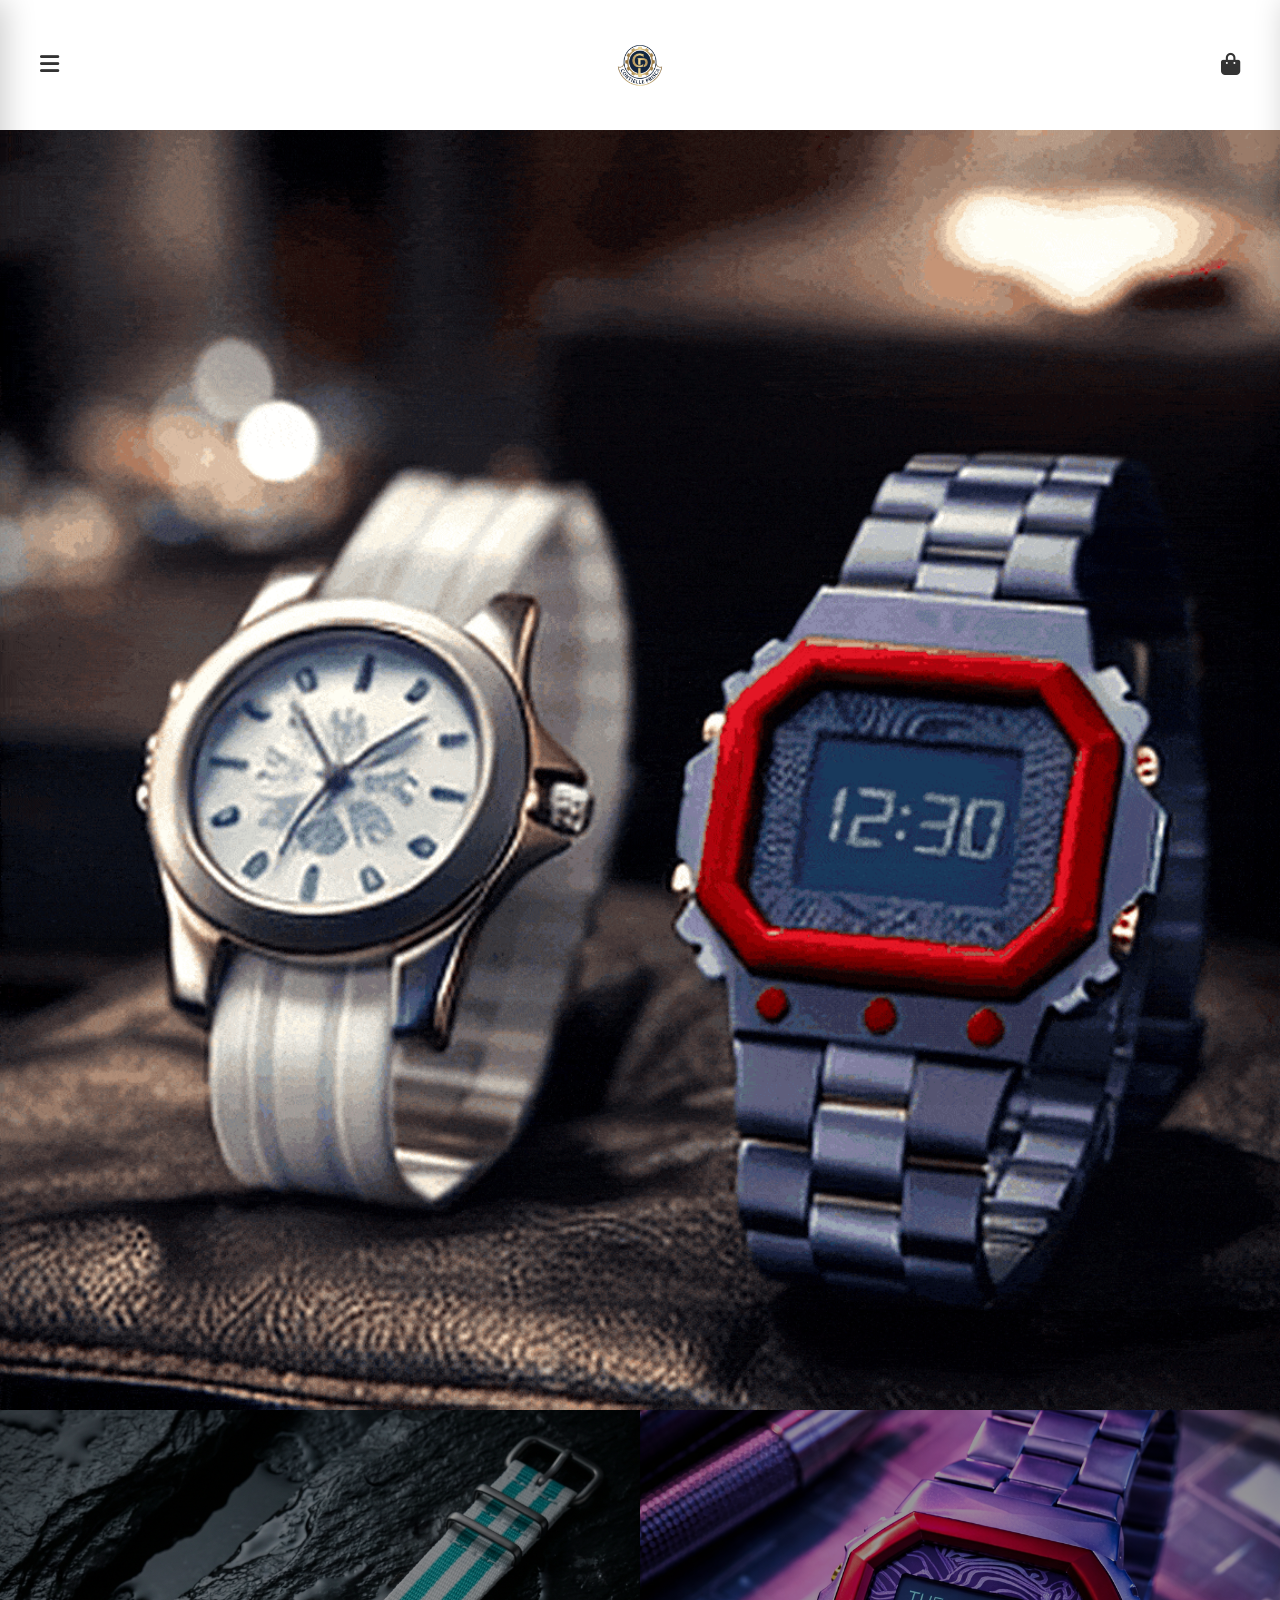
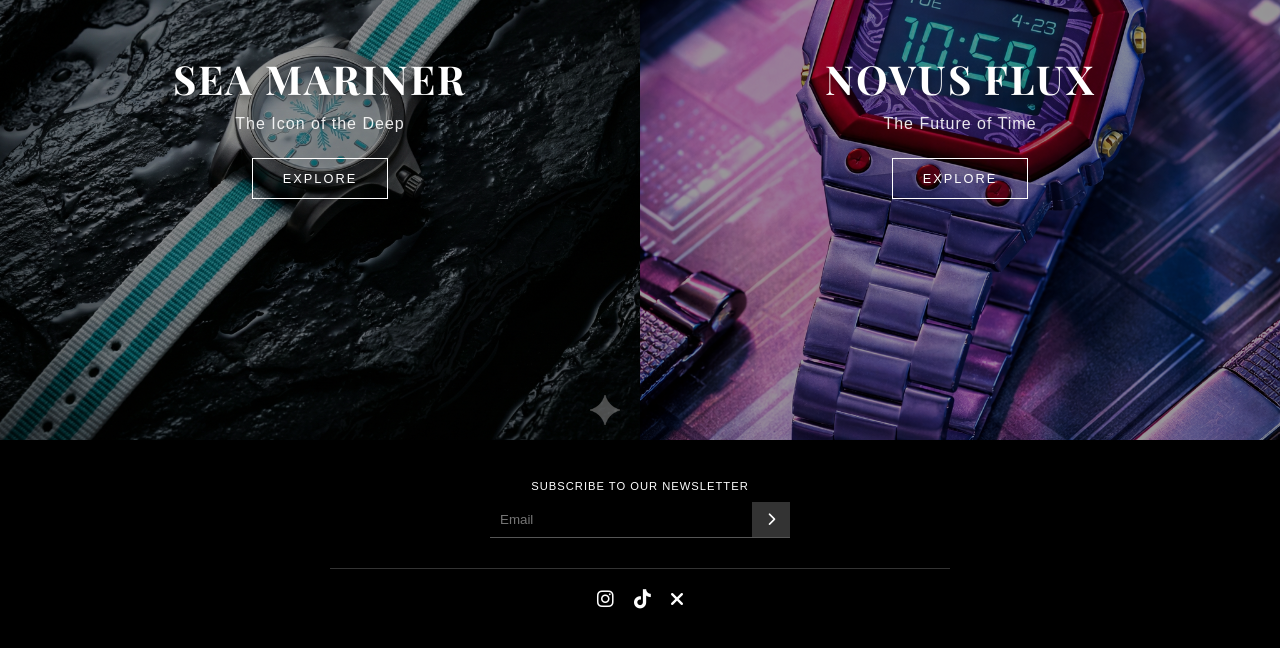
==== commit 9fae3804: "Homepage Photo updates" ====
--- a/Website/index.html
+++ b/Website/index.html
@@ -15,7 +15,7 @@
     </header>
 
     <div class="page-container" style="max-width: 100%;">
-    <img src="https://images.unsplash.com/photo-1614164185128-e4ec99c436d7?auto=format&fit=crop&w=1920&q=80" alt="Bronze Watch" class="hero-image">
+    <img src="../Photos/indexoverlay.gif" alt="Bronze Watch" class="hero-image">
 
     <div class="split-showcase">
         
--- a/CSS/style.css
+++ b/CSS/style.css
@@ -179,6 +179,26 @@
 .product-title { font-family: var(--font-serif); font-size: 2.2rem; color: var(--primary-color); margin-bottom: 10px; }
 .price { font-family: var(--font-serif); font-size: 1.2rem; color: #555; margin-bottom: 20px; }
 .origin-divider { text-align: center; margin: 30px 0; border-top: 1px solid #eee; border-bottom: 1px solid #eee; padding: 15px; font-size: 0.8rem; color: #888; text-transform: uppercase; }
+
+/* --- 3D Model Integration --- */
+.sketchfab-container {
+    position: relative;
+    width: 100%;
+    height: 0;
+    padding-bottom: 100%; /* Keeps it a perfect square (1:1 ratio) */
+    overflow: hidden;
+    background: #f0f0f0;
+}
+
+.sketchfab-container iframe {
+    position: absolute;
+    top: 0;
+    left: 0;
+    width: 100%;
+    height: 100%;
+    border: none;
+}
+/* ---------------------------- */
 
 /* Accordion */
 .accordion-item { border-bottom: 1px solid #eee; }
